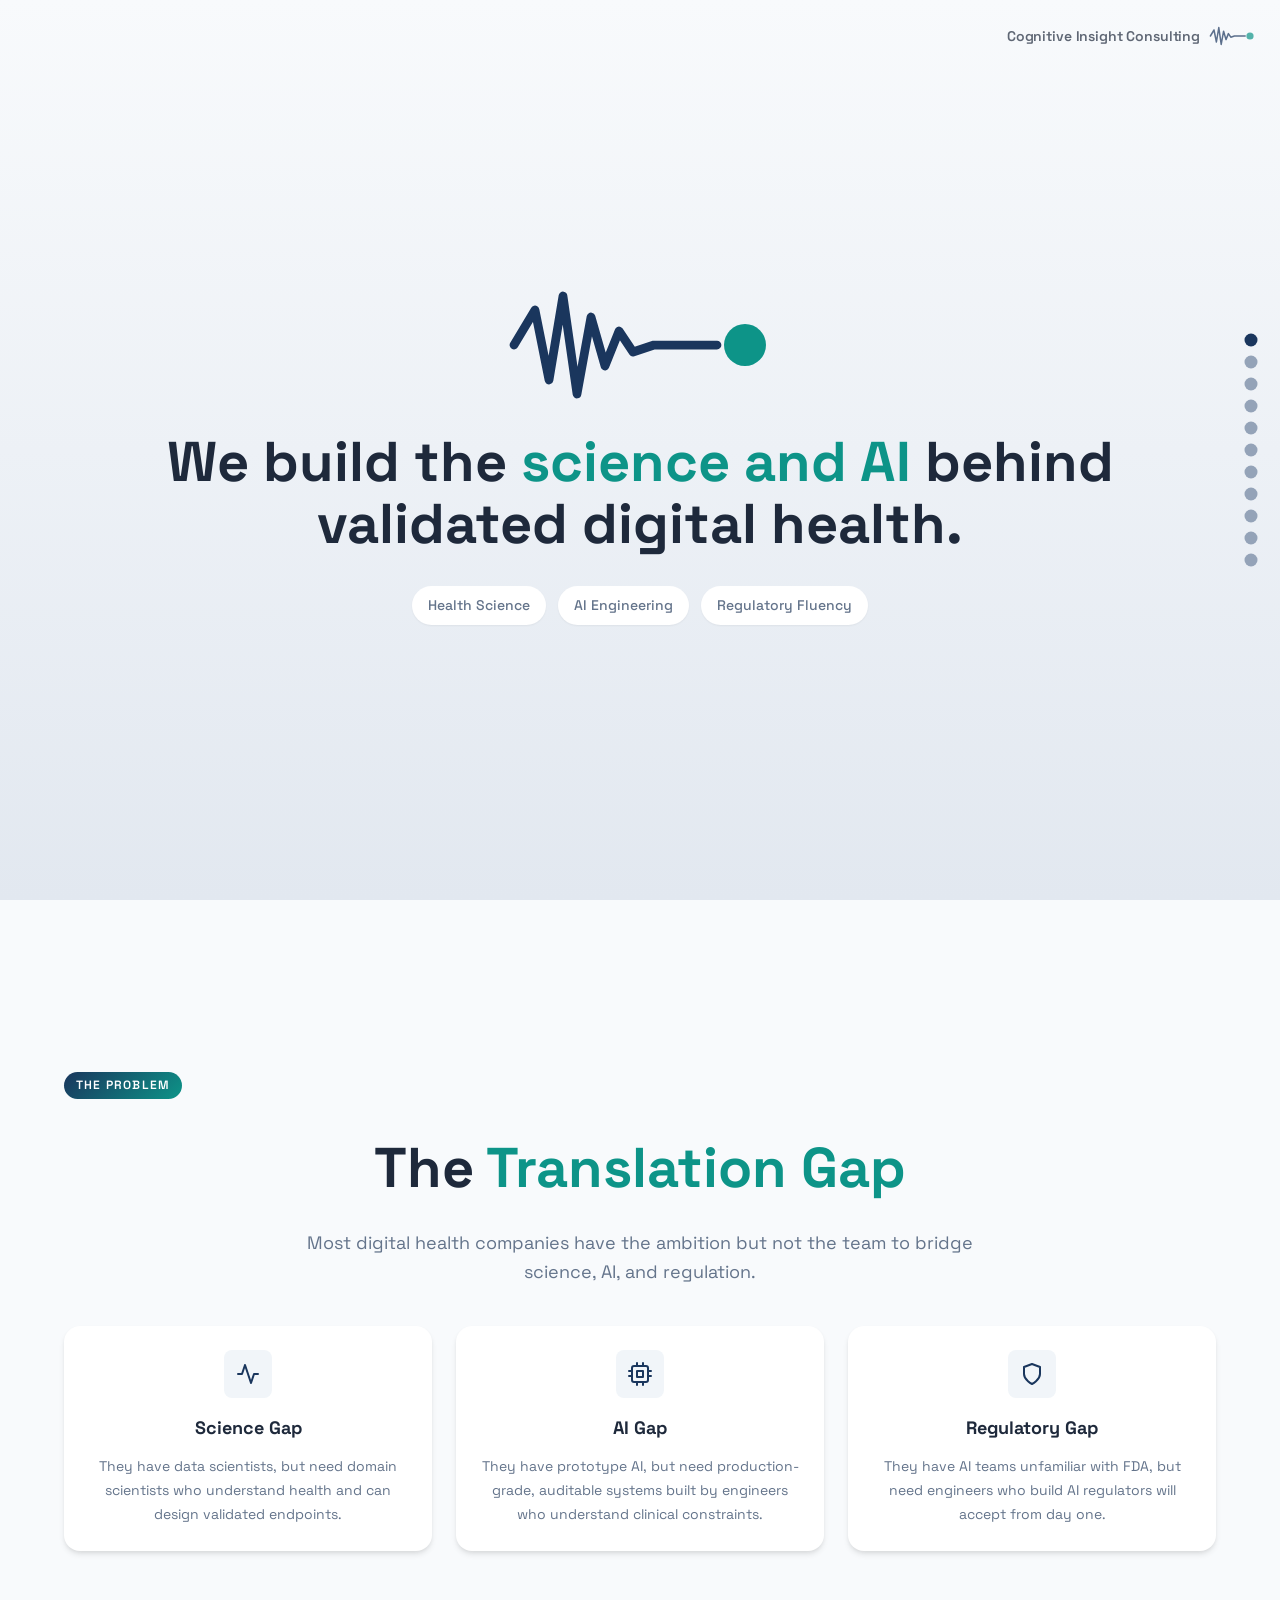
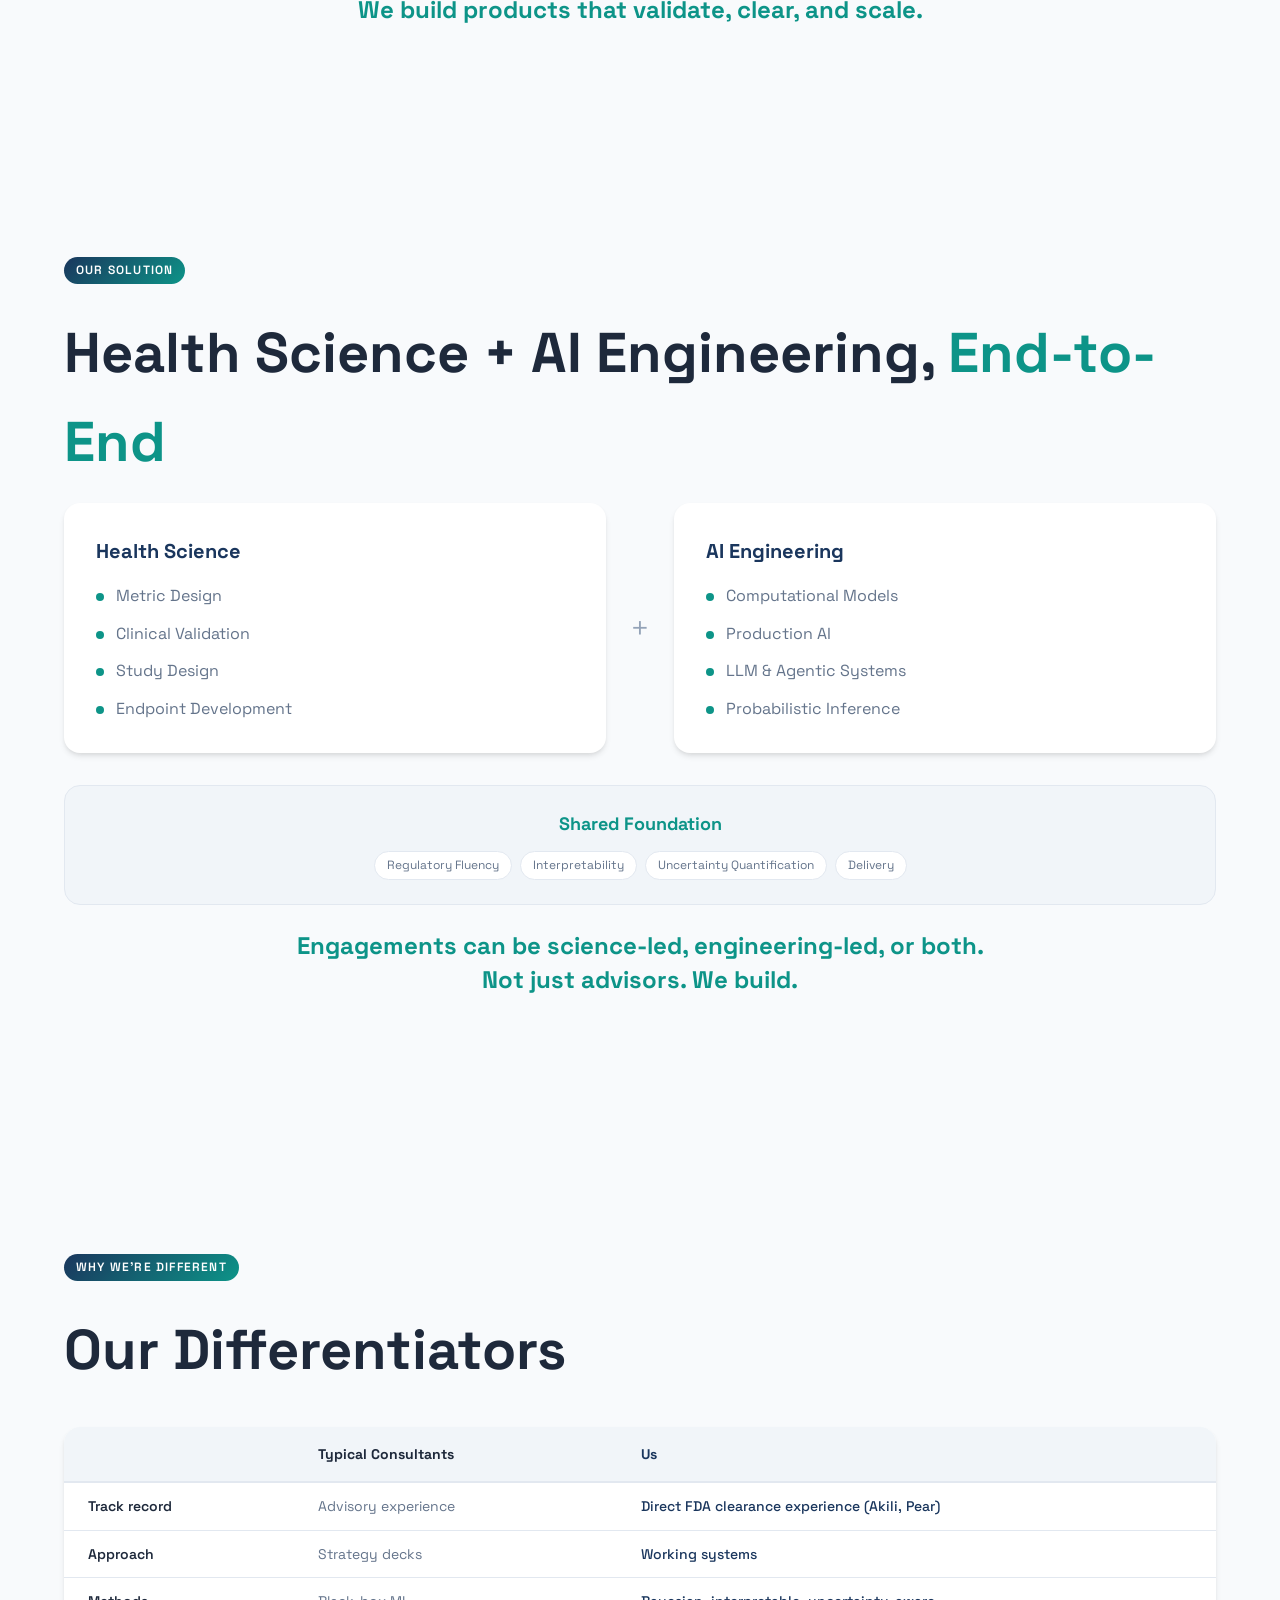
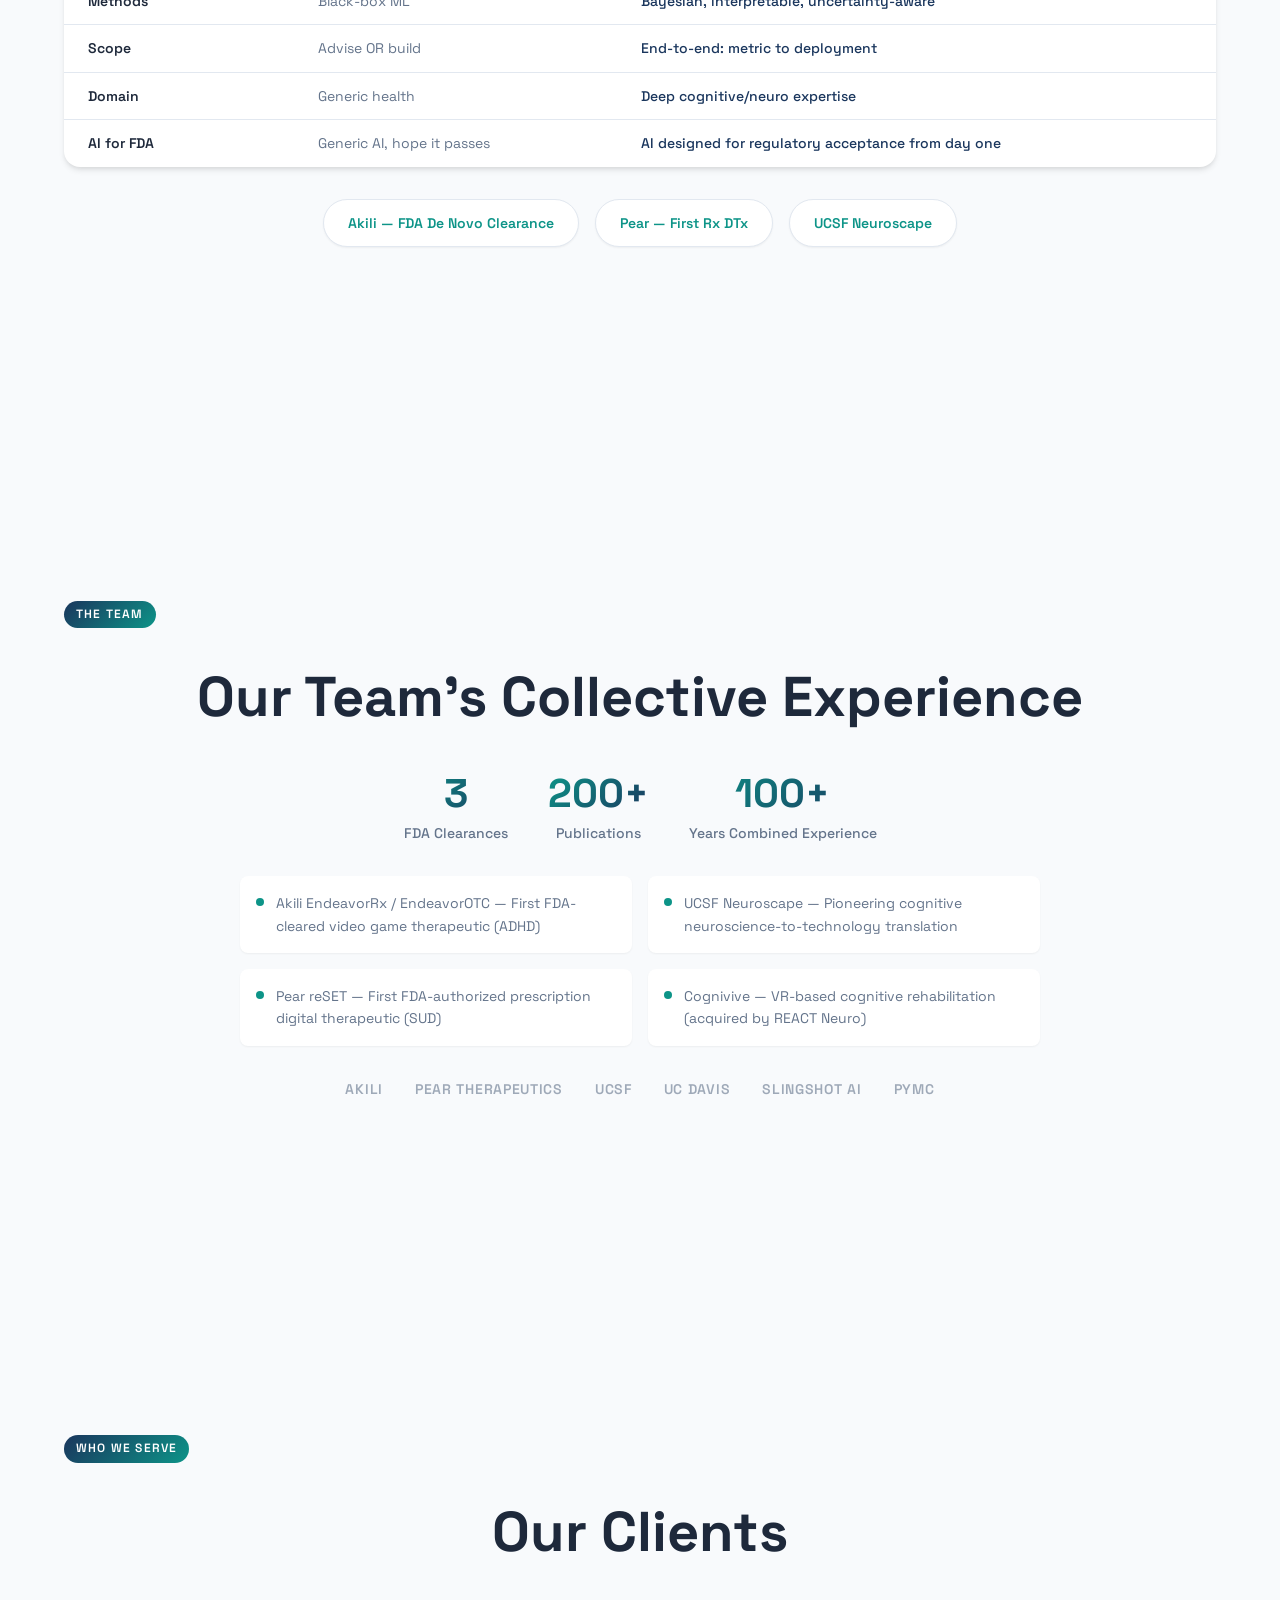
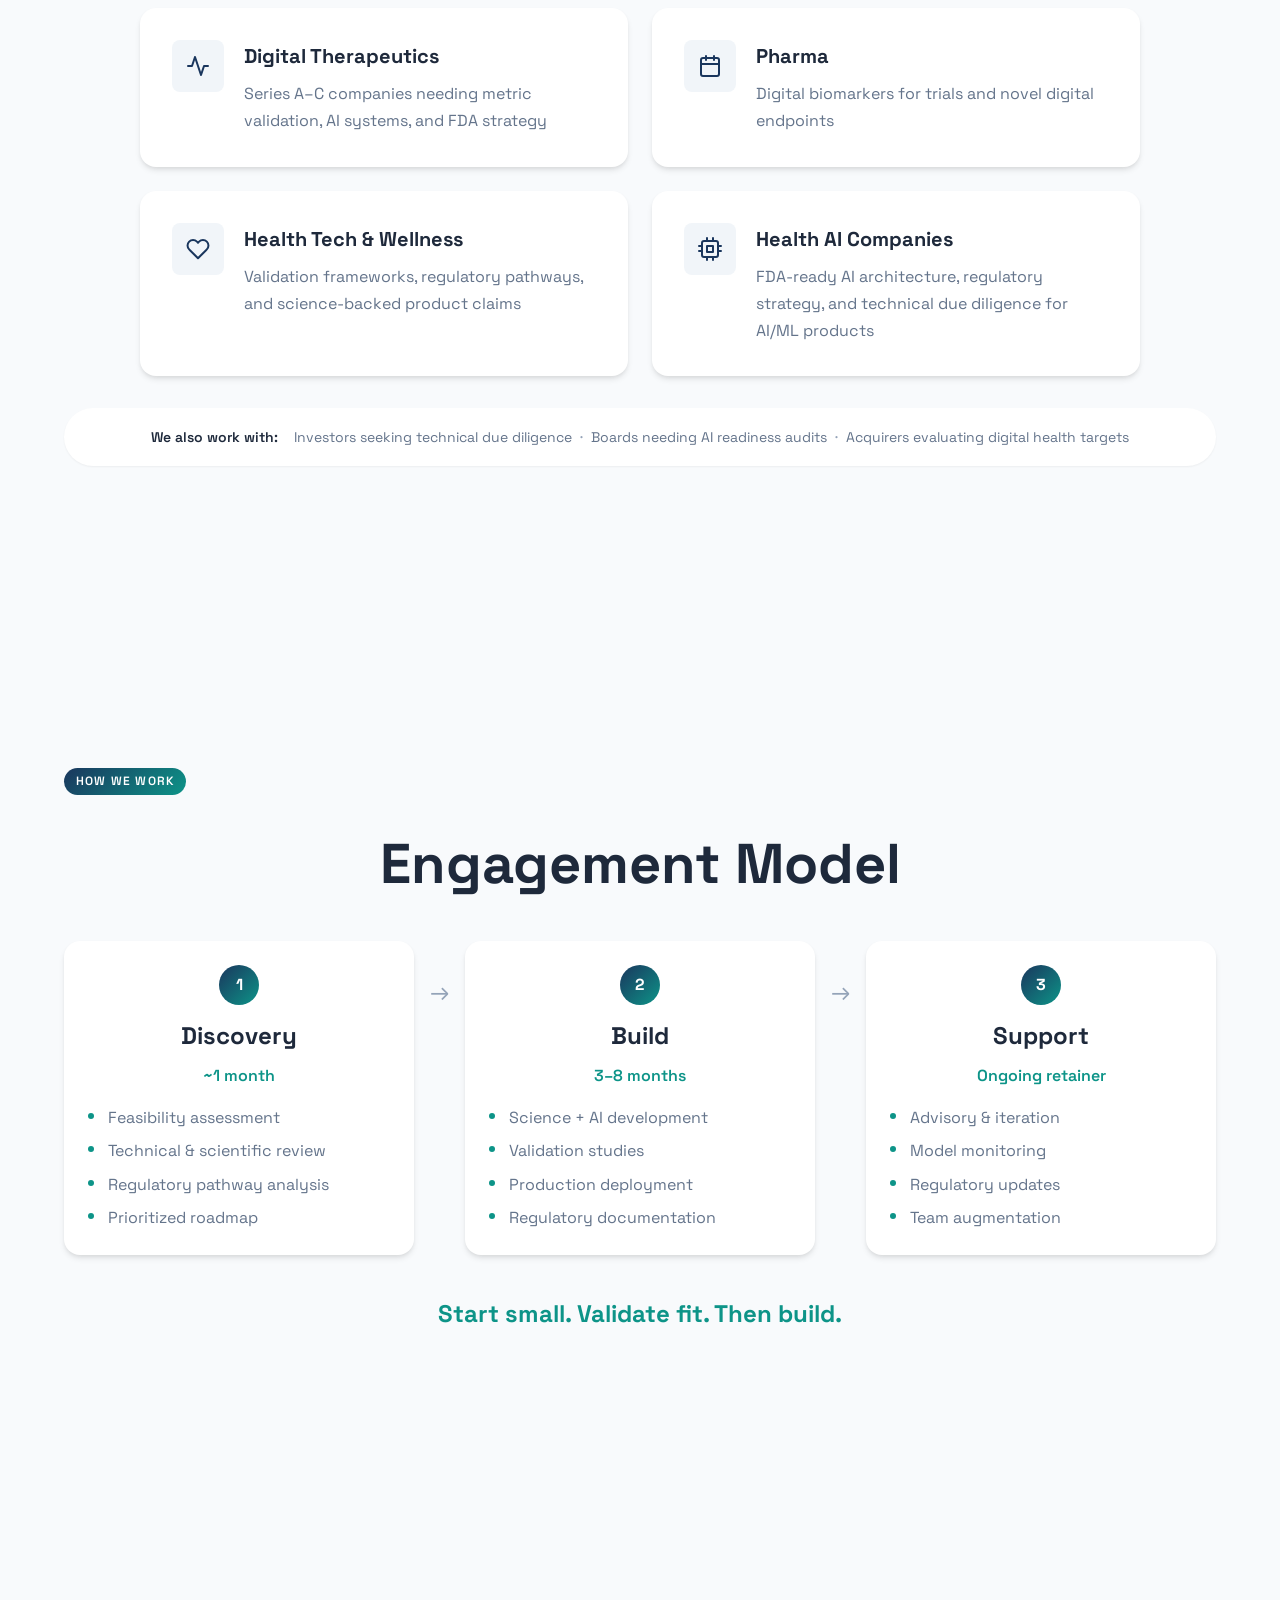
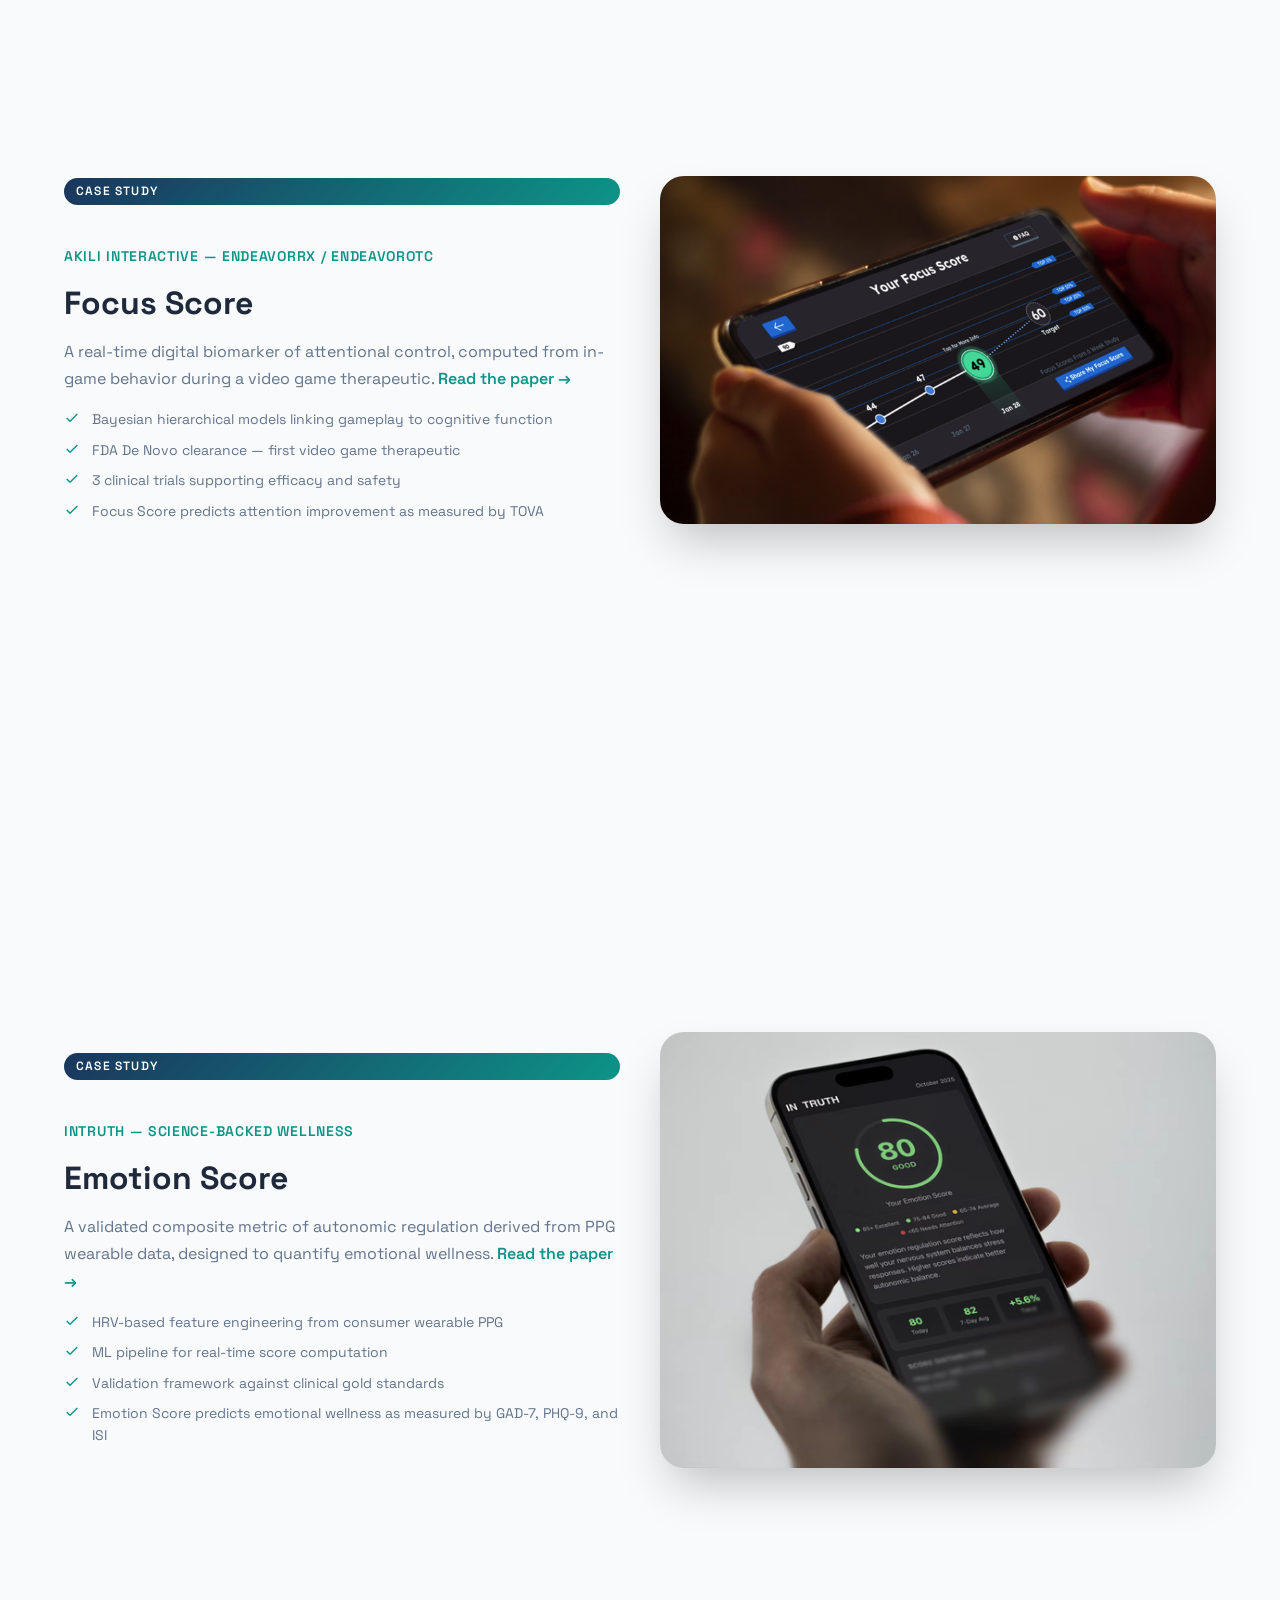
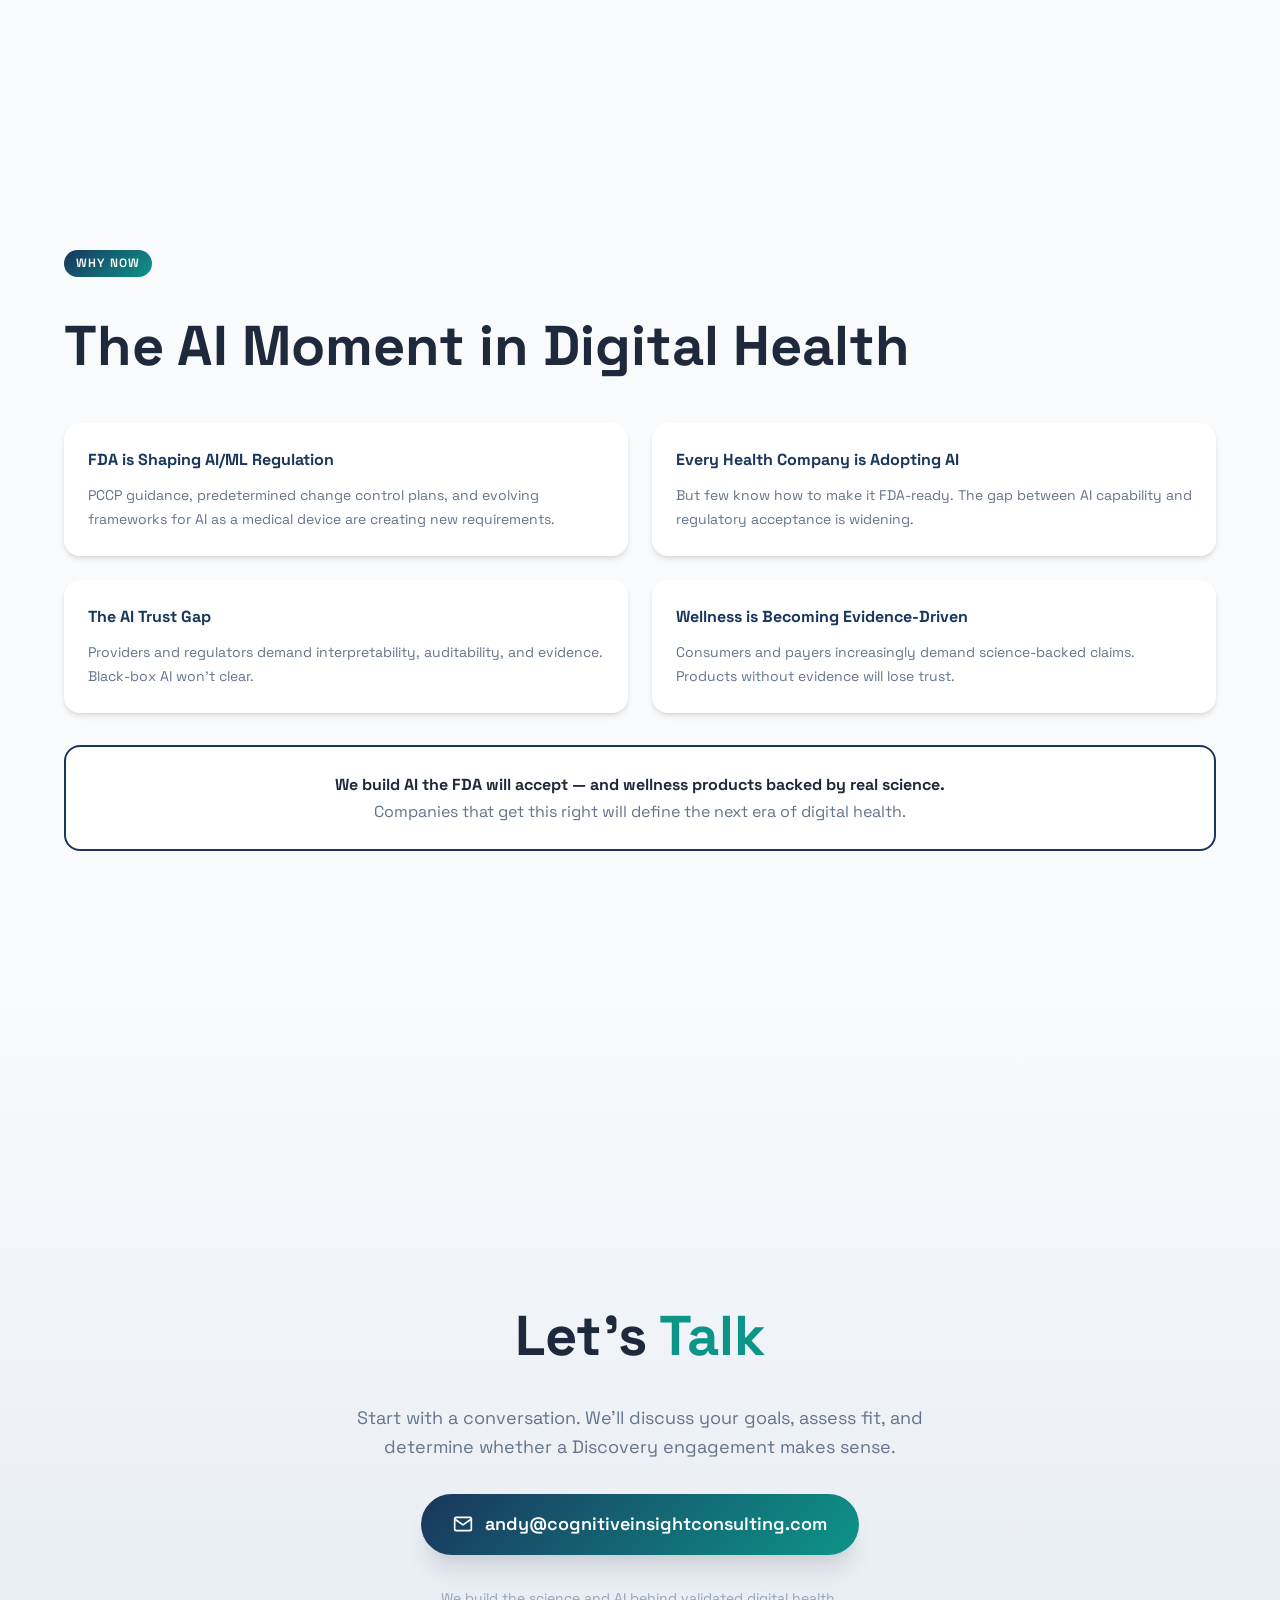
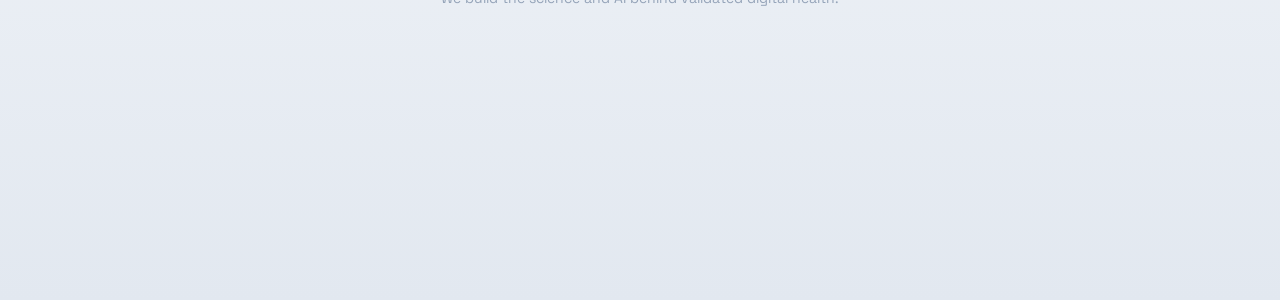
==== deck.html @ 40518e3c "Initial commit: Cognitive Insight Consulting website and pitch deck" ====
<!DOCTYPE html>
<html lang="en" class="theme-blue deck">
<head>
    <meta charset="UTF-8">
    <meta name="viewport" content="width=device-width, initial-scale=1.0">
    <meta name="description" content="Cognitive Insight Consulting — We build the science and AI behind validated digital health.">
    <title>Cognitive Insight Consulting — Pitch Deck</title>

    <!-- Fonts -->
    <link rel="preconnect" href="https://fonts.googleapis.com">
    <link rel="preconnect" href="https://fonts.gstatic.com" crossorigin>
    <link href="https://fonts.googleapis.com/css2?family=Space+Grotesk:wght@400;500;600;700;800&display=swap" rel="stylesheet">

    <!-- Styles -->
    <link rel="stylesheet" href="css/styles.css?v=10">
    <link rel="stylesheet" href="css/deck.css?v=2">
</head>
<body>

<!-- Progress Bar -->
<div class="deck-progress" style="width: 0%"></div>

<!-- Logo -->
<div class="deck-logo">
    <span class="deck-logo-text">Cognitive Insight Consulting</span>
    <img src="assets/logo.svg" alt="CIC" class="deck-logo-img">
</div>

<!-- Navigation Dots -->
<nav class="deck-nav" aria-label="Slide navigation">
    <button class="deck-nav-dot active" aria-label="Slide 1"></button>
    <button class="deck-nav-dot" aria-label="Slide 2"></button>
    <button class="deck-nav-dot" aria-label="Slide 3"></button>
    <button class="deck-nav-dot" aria-label="Slide 4"></button>
    <button class="deck-nav-dot" aria-label="Slide 5"></button>
    <button class="deck-nav-dot" aria-label="Slide 6"></button>
    <button class="deck-nav-dot" aria-label="Slide 7"></button>
    <button class="deck-nav-dot" aria-label="Slide 8"></button>
    <button class="deck-nav-dot" aria-label="Slide 9"></button>
    <button class="deck-nav-dot" aria-label="Slide 10"></button>
    <button class="deck-nav-dot" aria-label="Slide 11"></button>
</nav>

<!-- Keyboard Hint -->
<div class="deck-hint">
    Use <kbd>&larr;</kbd> <kbd>&rarr;</kbd> arrow keys or scroll to navigate
</div>


<!-- ====================================================================
     SLIDE 1 — Title
     ==================================================================== -->
<section class="slide slide-title" id="slide-1">
    <div class="slide-inner">
        <img src="assets/logo.svg" alt="Cognitive Insight Consulting" class="title-logo">
        <h1 class="hero-title">
            We build the <span class="deck-highlight">science and AI</span> behind validated digital health.
        </h1>
        <div class="hero-tags">
            <span class="tag">Health Science</span>
            <span class="tag">AI Engineering</span>
            <span class="tag">Regulatory Fluency</span>
        </div>
    </div>
</section>


<!-- ====================================================================
     SLIDE 2 — The Problem
     ==================================================================== -->
<section class="slide" id="slide-2">
    <div class="slide-inner">
        <span class="slide-label">The Problem</span>
        <h2 class="slide-heading" style="text-align: center;">The <span class="deck-highlight">Translation Gap</span></h2>
        <p class="slide-subheading" style="text-align: center; margin: 0 auto var(--space-10);">Most digital health companies have the ambition but not the team to bridge science, AI, and regulation.</p>

        <div class="problem-gaps">
            <div class="problem-gap">
                <div class="problem-gap-icon">
                    <svg width="24" height="24" viewBox="0 0 24 24" fill="none" stroke="currentColor" stroke-width="2" stroke-linecap="round" stroke-linejoin="round"><path d="M22 12h-4l-3 9L9 3l-3 9H2"/></svg>
                </div>
                <div class="problem-gap-title">Science Gap</div>
                <div class="problem-gap-desc">They have data scientists, but need domain scientists who understand health and can design validated endpoints.</div>
            </div>
            <div class="problem-gap">
                <div class="problem-gap-icon">
                    <svg width="24" height="24" viewBox="0 0 24 24" fill="none" stroke="currentColor" stroke-width="2" stroke-linecap="round" stroke-linejoin="round"><rect x="4" y="4" width="16" height="16" rx="2"/><path d="M9 9h6v6H9z"/><path d="M9 1v3M15 1v3M9 20v3M15 20v3M20 9h3M20 14h3M1 9h3M1 14h3"/></svg>
                </div>
                <div class="problem-gap-title">AI Gap</div>
                <div class="problem-gap-desc">They have prototype AI, but need production-grade, auditable systems built by engineers who understand clinical constraints.</div>
            </div>
            <div class="problem-gap">
                <div class="problem-gap-icon">
                    <svg width="24" height="24" viewBox="0 0 24 24" fill="none" stroke="currentColor" stroke-width="2" stroke-linecap="round" stroke-linejoin="round"><path d="M12 22s8-4 8-10V5l-8-3-8 3v7c0 6 8 10 8 10z"/></svg>
                </div>
                <div class="problem-gap-title">Regulatory Gap</div>
                <div class="problem-gap-desc">They have AI teams unfamiliar with FDA, but need engineers who build AI regulators will accept from day one.</div>
            </div>
        </div>

        <p class="gap-result-big">We build products that validate, clear, and scale.</p>
    </div>
</section>


<!-- ====================================================================
     SLIDE 3 — Our Solution
     ==================================================================== -->
<section class="slide" id="slide-3">
    <div class="slide-inner">
        <span class="slide-label">Our Solution</span>
        <h2 class="slide-heading">Health Science + AI Engineering, <span class="deck-highlight">End-to-End</span></h2>

        <div class="pillars">
            <div class="pillar">
                <div class="pillar-title">Health Science</div>
                <div class="pillar-items">
                    <div class="pillar-item">Metric Design</div>
                    <div class="pillar-item">Clinical Validation</div>
                    <div class="pillar-item">Study Design</div>
                    <div class="pillar-item">Endpoint Development</div>
                </div>
            </div>

            <div class="pillar-connector">+</div>

            <div class="pillar">
                <div class="pillar-title">AI Engineering</div>
                <div class="pillar-items">
                    <div class="pillar-item">Computational Models</div>
                    <div class="pillar-item">Production AI</div>
                    <div class="pillar-item">LLM &amp; Agentic Systems</div>
                    <div class="pillar-item">Probabilistic Inference</div>
                </div>
            </div>
        </div>

        <div class="shared-foundation">
            <div class="shared-foundation-title">Shared Foundation</div>
            <div class="shared-tags">
                <span class="shared-tag">Regulatory Fluency</span>
                <span class="shared-tag">Interpretability</span>
                <span class="shared-tag">Uncertainty Quantification</span>
                <span class="shared-tag">Delivery</span>
            </div>
        </div>

        <p class="solution-cta" style="margin-top: var(--space-6);">
            Engagements can be science-led, engineering-led, or both.<br>
            Not just advisors. We build.
        </p>
    </div>
</section>


<!-- ====================================================================
     SLIDE 4 — Differentiators
     ==================================================================== -->
<section class="slide" id="slide-4">
    <div class="slide-inner">
        <span class="slide-label">Why We're Different</span>
        <h2 class="slide-heading" style="margin-bottom: var(--space-8);">Our Differentiators</h2>

        <table class="diff-table">
            <thead>
                <tr>
                    <th></th>
                    <th>Typical Consultants</th>
                    <th>Us</th>
                </tr>
            </thead>
            <tbody>
                <tr>
                    <td>Track record</td>
                    <td>Advisory experience</td>
                    <td>Direct FDA clearance experience (Akili, Pear)</td>
                </tr>
                <tr>
                    <td>Approach</td>
                    <td>Strategy decks</td>
                    <td>Working systems</td>
                </tr>
                <tr>
                    <td>Methods</td>
                    <td>Black-box ML</td>
                    <td>Bayesian, interpretable, uncertainty-aware</td>
                </tr>
                <tr>
                    <td>Scope</td>
                    <td>Advise OR build</td>
                    <td>End-to-end: metric to deployment</td>
                </tr>
                <tr>
                    <td>Domain</td>
                    <td>Generic health</td>
                    <td>Deep cognitive/neuro expertise</td>
                </tr>
                <tr>
                    <td>AI for FDA</td>
                    <td>Generic AI, hope it passes</td>
                    <td>AI designed for regulatory acceptance from day one</td>
                </tr>
            </tbody>
        </table>

        <div class="track-badges">
            <span class="track-badge">Akili &mdash; FDA De Novo Clearance</span>
            <span class="track-badge">Pear &mdash; First Rx DTx</span>
            <span class="track-badge">UCSF Neuroscape</span>
        </div>
    </div>
</section>


<!-- ====================================================================
     SLIDE 5 — The Team
     ==================================================================== -->
<section class="slide" id="slide-5">
    <div class="slide-inner">
        <span class="slide-label">The Team</span>
        <h2 class="slide-heading" style="text-align: center; margin-bottom: var(--space-8);">Our Team's Collective Experience</h2>

        <div class="team-stats">
            <div class="team-stat">
                <div class="team-stat-number">3</div>
                <div class="team-stat-label">FDA Clearances</div>
            </div>
            <div class="team-stat">
                <div class="team-stat-number">200+</div>
                <div class="team-stat-label">Publications</div>
            </div>
            <div class="team-stat">
                <div class="team-stat-number">100+</div>
                <div class="team-stat-label">Years Combined Experience</div>
            </div>
        </div>

        <div class="team-accomplishments">
            <div class="team-accomplishment">Akili EndeavorRx / EndeavorOTC &mdash; First FDA-cleared video game therapeutic (ADHD)</div>
            <div class="team-accomplishment">UCSF Neuroscape &mdash; Pioneering cognitive neuroscience-to-technology translation</div>
            <div class="team-accomplishment">Pear reSET &mdash; First FDA-authorized prescription digital therapeutic (SUD)</div>
            <div class="team-accomplishment">Cognivive &mdash; VR-based cognitive rehabilitation (acquired by REACT Neuro)</div>
        </div>

        <div class="team-logos">
            <span class="team-logo-text">Akili</span>
            <span class="team-logo-text">Pear Therapeutics</span>
            <span class="team-logo-text">UCSF</span>
            <span class="team-logo-text">UC Davis</span>
            <span class="team-logo-text">Slingshot AI</span>
            <span class="team-logo-text">PyMC</span>
        </div>
    </div>
</section>


<!-- ====================================================================
     SLIDE 6 — Our Clients
     ==================================================================== -->
<section class="slide" id="slide-6">
    <div class="slide-inner">
        <span class="slide-label">Who We Serve</span>
        <h2 class="slide-heading" style="text-align: center; margin-bottom: var(--space-8);">Our Clients</h2>

        <div class="deck-clients-grid">
            <div class="deck-client-card">
                <div class="deck-client-icon">
                    <svg width="24" height="24" viewBox="0 0 24 24" fill="none" stroke="currentColor" stroke-width="2" stroke-linecap="round" stroke-linejoin="round"><path d="M22 12h-4l-3 9L9 3l-3 9H2"/></svg>
                </div>
                <div class="deck-client-body">
                    <div class="deck-client-title">Digital Therapeutics</div>
                    <div class="deck-client-desc">Series A&ndash;C companies needing metric validation, AI systems, and FDA strategy</div>
                </div>
            </div>

            <div class="deck-client-card">
                <div class="deck-client-icon">
                    <svg width="24" height="24" viewBox="0 0 24 24" fill="none" stroke="currentColor" stroke-width="2" stroke-linecap="round" stroke-linejoin="round"><path d="M8 2v4M16 2v4M3 10h18M5 4h14a2 2 0 012 2v14a2 2 0 01-2 2H5a2 2 0 01-2-2V6a2 2 0 012-2z"/></svg>
                </div>
                <div class="deck-client-body">
                    <div class="deck-client-title">Pharma</div>
                    <div class="deck-client-desc">Digital biomarkers for trials and novel digital endpoints</div>
                </div>
            </div>

            <div class="deck-client-card">
                <div class="deck-client-icon">
                    <svg width="24" height="24" viewBox="0 0 24 24" fill="none" stroke="currentColor" stroke-width="2" stroke-linecap="round" stroke-linejoin="round"><path d="M20.84 4.61a5.5 5.5 0 00-7.78 0L12 5.67l-1.06-1.06a5.5 5.5 0 00-7.78 7.78l1.06 1.06L12 21.23l7.78-7.78 1.06-1.06a5.5 5.5 0 000-7.78z"/></svg>
                </div>
                <div class="deck-client-body">
                    <div class="deck-client-title">Health Tech &amp; Wellness</div>
                    <div class="deck-client-desc">Validation frameworks, regulatory pathways, and science-backed product claims</div>
                </div>
            </div>

            <div class="deck-client-card">
                <div class="deck-client-icon">
                    <svg width="24" height="24" viewBox="0 0 24 24" fill="none" stroke="currentColor" stroke-width="2" stroke-linecap="round" stroke-linejoin="round"><rect x="4" y="4" width="16" height="16" rx="2"/><path d="M9 9h6v6H9z"/><path d="M9 1v3M15 1v3M9 20v3M15 20v3M20 9h3M20 14h3M1 9h3M1 14h3"/></svg>
                </div>
                <div class="deck-client-body">
                    <div class="deck-client-title">Health AI Companies</div>
                    <div class="deck-client-desc">FDA-ready AI architecture, regulatory strategy, and technical due diligence for AI/ML products</div>
                </div>
            </div>
        </div>

        <div class="clients-also">
            <span class="clients-also-label">We also work with:</span>
            <span class="clients-also-item">Investors seeking technical due diligence</span>
            <span class="clients-also-sep">&middot;</span>
            <span class="clients-also-item">Boards needing AI readiness audits</span>
            <span class="clients-also-sep">&middot;</span>
            <span class="clients-also-item">Acquirers evaluating digital health targets</span>
        </div>
    </div>
</section>


<!-- ====================================================================
     SLIDE 7 — How We Work
     ==================================================================== -->
<section class="slide" id="slide-7">
    <div class="slide-inner">
        <span class="slide-label">How We Work</span>
        <h2 class="slide-heading" style="text-align: center; margin-bottom: var(--space-8);">Engagement Model</h2>

        <div class="phase-flow">
            <div class="phase">
                <div class="phase-number">1</div>
                <div class="phase-title">Discovery</div>
                <div class="phase-duration">~1 month</div>
                <div class="phase-items">
                    <div class="phase-item">Feasibility assessment</div>
                    <div class="phase-item">Technical &amp; scientific review</div>
                    <div class="phase-item">Regulatory pathway analysis</div>
                    <div class="phase-item">Prioritized roadmap</div>
                </div>
            </div>

            <div class="phase-arrow">&rarr;</div>

            <div class="phase">
                <div class="phase-number">2</div>
                <div class="phase-title">Build</div>
                <div class="phase-duration">3&ndash;8 months</div>
                <div class="phase-items">
                    <div class="phase-item">Science + AI development</div>
                    <div class="phase-item">Validation studies</div>
                    <div class="phase-item">Production deployment</div>
                    <div class="phase-item">Regulatory documentation</div>
                </div>
            </div>

            <div class="phase-arrow">&rarr;</div>

            <div class="phase">
                <div class="phase-number">3</div>
                <div class="phase-title">Support</div>
                <div class="phase-duration">Ongoing retainer</div>
                <div class="phase-items">
                    <div class="phase-item">Advisory &amp; iteration</div>
                    <div class="phase-item">Model monitoring</div>
                    <div class="phase-item">Regulatory updates</div>
                    <div class="phase-item">Team augmentation</div>
                </div>
            </div>
        </div>

        <p class="gap-result-big">Start small. Validate fit. Then build.</p>
    </div>
</section>


<!-- ====================================================================
     SLIDE 8 — Case Study: Akili
     ==================================================================== -->
<section class="slide" id="slide-8">
    <div class="slide-inner">
        <div class="case-layout">
            <div class="case-content">
                <span class="slide-label">Case Study</span>
                <div class="case-subtitle">Akili Interactive &mdash; EndeavorRx / EndeavorOTC</div>
                <h2 class="case-title">Focus Score</h2>
                <p class="case-desc">A real-time digital biomarker of attentional control, computed from in-game behavior during a video game therapeutic. <a href="https://www.nature.com/articles/s41398-024-03045-0" target="_blank" rel="noopener" class="case-link">Read the paper &rarr;</a></p>
                <div class="case-highlights">
                    <div class="case-highlight">
                        <svg class="case-highlight-icon" width="16" height="16" viewBox="0 0 24 24" fill="none" stroke="currentColor" stroke-width="2"><polyline points="20 6 9 17 4 12"/></svg>
                        <span>Bayesian hierarchical models linking gameplay to cognitive function</span>
                    </div>
                    <div class="case-highlight">
                        <svg class="case-highlight-icon" width="16" height="16" viewBox="0 0 24 24" fill="none" stroke="currentColor" stroke-width="2"><polyline points="20 6 9 17 4 12"/></svg>
                        <span>FDA De Novo clearance &mdash; first video game therapeutic</span>
                    </div>
                    <div class="case-highlight">
                        <svg class="case-highlight-icon" width="16" height="16" viewBox="0 0 24 24" fill="none" stroke="currentColor" stroke-width="2"><polyline points="20 6 9 17 4 12"/></svg>
                        <span>3 clinical trials supporting efficacy and safety</span>
                    </div>
                    <div class="case-highlight">
                        <svg class="case-highlight-icon" width="16" height="16" viewBox="0 0 24 24" fill="none" stroke="currentColor" stroke-width="2"><polyline points="20 6 9 17 4 12"/></svg>
                        <span>Focus Score predicts attention improvement as measured by TOVA</span>
                    </div>
                </div>
            </div>
            <div>
                <img src="assets/case-study-akili.png" alt="EndeavorOTC Focus Score on mobile device" class="case-image">
            </div>
        </div>
    </div>
</section>


<!-- ====================================================================
     SLIDE 9 — Case Study: inTruth
     ==================================================================== -->
<section class="slide" id="slide-9">
    <div class="slide-inner">
        <div class="case-layout">
            <div class="case-content">
                <span class="slide-label">Case Study</span>
                <div class="case-subtitle">inTruth &mdash; Science-Backed Wellness</div>
                <h2 class="case-title">Emotion Score</h2>
                <p class="case-desc">A validated composite metric of autonomic regulation derived from PPG wearable data, designed to quantify emotional wellness. <a href="https://www.biorxiv.org/content/10.64898/2026.03.07.710099v1" target="_blank" rel="noopener" class="case-link">Read the paper &rarr;</a></p>
                <div class="case-highlights">
                    <div class="case-highlight">
                        <svg class="case-highlight-icon" width="16" height="16" viewBox="0 0 24 24" fill="none" stroke="currentColor" stroke-width="2"><polyline points="20 6 9 17 4 12"/></svg>
                        <span>HRV-based feature engineering from consumer wearable PPG</span>
                    </div>
                    <div class="case-highlight">
                        <svg class="case-highlight-icon" width="16" height="16" viewBox="0 0 24 24" fill="none" stroke="currentColor" stroke-width="2"><polyline points="20 6 9 17 4 12"/></svg>
                        <span>ML pipeline for real-time score computation</span>
                    </div>
                    <div class="case-highlight">
                        <svg class="case-highlight-icon" width="16" height="16" viewBox="0 0 24 24" fill="none" stroke="currentColor" stroke-width="2"><polyline points="20 6 9 17 4 12"/></svg>
                        <span>Validation framework against clinical gold standards</span>
                    </div>
                    <div class="case-highlight">
                        <svg class="case-highlight-icon" width="16" height="16" viewBox="0 0 24 24" fill="none" stroke="currentColor" stroke-width="2"><polyline points="20 6 9 17 4 12"/></svg>
                        <span>Emotion Score predicts emotional wellness as measured by GAD-7, PHQ-9, and ISI</span>
                    </div>
                </div>
            </div>
            <div>
                <img src="assets/case-study-intruth.png" alt="inTruth Emotion Score on mobile device" class="case-image">
            </div>
        </div>
    </div>
</section>


<!-- ====================================================================
     SLIDE 10 — Why Now
     ==================================================================== -->
<section class="slide" id="slide-10">
    <div class="slide-inner">
        <span class="slide-label">Why Now</span>
        <h2 class="slide-heading" style="margin-bottom: var(--space-8);">The AI Moment in Digital Health</h2>

        <div class="why-now-grid">
            <div class="why-now-card">
                <div class="why-now-title">FDA is Shaping AI/ML Regulation</div>
                <div class="why-now-desc">PCCP guidance, predetermined change control plans, and evolving frameworks for AI as a medical device are creating new requirements.</div>
            </div>

            <div class="why-now-card">
                <div class="why-now-title">Every Health Company is Adopting AI</div>
                <div class="why-now-desc">But few know how to make it FDA-ready. The gap between AI capability and regulatory acceptance is widening.</div>
            </div>

            <div class="why-now-card">
                <div class="why-now-title">The AI Trust Gap</div>
                <div class="why-now-desc">Providers and regulators demand interpretability, auditability, and evidence. Black-box AI won't clear.</div>
            </div>

            <div class="why-now-card">
                <div class="why-now-title">Wellness is Becoming Evidence-Driven</div>
                <div class="why-now-desc">Consumers and payers increasingly demand science-backed claims. Products without evidence will lose trust.</div>
            </div>
        </div>

        <div class="why-now-cta">
            <p><strong>We build AI the FDA will accept &mdash; and wellness products backed by real science.</strong><br>Companies that get this right will define the next era of digital health.</p>
        </div>
    </div>
</section>


<!-- ====================================================================
     SLIDE 11 — Let's Talk
     ==================================================================== -->
<section class="slide slide-cta" id="slide-11">
    <div class="slide-inner">
        <h2 class="cta-title">Let's <span class="deck-highlight">Talk</span></h2>
        <p class="cta-subtitle">Start with a conversation. We'll discuss your goals, assess fit, and determine whether a Discovery engagement makes sense.</p>
        <a href="mailto:andy@cognitiveinsightconsulting.com" class="cta-email">
            <svg width="20" height="20" viewBox="0 0 24 24" fill="none" stroke="currentColor" stroke-width="2" stroke-linecap="round" stroke-linejoin="round"><path d="M4 4h16c1.1 0 2 .9 2 2v12c0 1.1-.9 2-2 2H4c-1.1 0-2-.9-2-2V6c0-1.1.9-2 2-2z"/><polyline points="22,6 12,13 2,6"/></svg>
            andy@cognitiveinsightconsulting.com
        </a>
        <p class="cta-tagline">We build the science and AI behind validated digital health.</p>
    </div>
</section>


<!-- Scripts -->
<script src="js/deck.js"></script>

</body>
</html>
---- css/styles.css ----
/* ==========================================================================
   Cognitive Insight Consulting - Website Styles
   ========================================================================== */

/* --------------------------------------------------------------------------
   CSS Custom Properties / Theme System
   -------------------------------------------------------------------------- */

:root {
    /* Typography */
    --font-family: 'Space Grotesk', -apple-system, BlinkMacSystemFont, 'Segoe UI', Roboto, sans-serif;
    --font-size-xs: 0.75rem;
    --font-size-sm: 0.875rem;
    --font-size-base: 1rem;
    --font-size-lg: 1.125rem;
    --font-size-xl: 1.25rem;
    --font-size-2xl: 1.5rem;
    --font-size-3xl: 2rem;
    --font-size-4xl: 2.5rem;
    --font-size-5xl: 3.5rem;

    /* Spacing */
    --space-1: 0.25rem;
    --space-2: 0.5rem;
    --space-3: 0.75rem;
    --space-4: 1rem;
    --space-5: 1.25rem;
    --space-6: 1.5rem;
    --space-8: 2rem;
    --space-10: 2.5rem;
    --space-12: 3rem;
    --space-16: 4rem;
    --space-20: 5rem;
    --space-24: 6rem;

    /* Layout */
    --container-max: 1200px;
    --container-padding: var(--space-6);
    --section-padding: var(--space-20);
    --border-radius-sm: 0.375rem;
    --border-radius: 0.5rem;
    --border-radius-lg: 1rem;
    --border-radius-xl: 1.5rem;
    --border-radius-full: 9999px;

    /* Transitions */
    --transition-fast: 150ms ease;
    --transition-base: 250ms ease;
    --transition-slow: 400ms ease;

    /* Shadows */
    --shadow-sm: 0 1px 2px rgba(0, 0, 0, 0.05);
    --shadow: 0 4px 6px -1px rgba(0, 0, 0, 0.1), 0 2px 4px -1px rgba(0, 0, 0, 0.06);
    --shadow-md: 0 10px 15px -3px rgba(0, 0, 0, 0.1), 0 4px 6px -2px rgba(0, 0, 0, 0.05);
    --shadow-lg: 0 20px 25px -5px rgba(0, 0, 0, 0.1), 0 10px 10px -5px rgba(0, 0, 0, 0.04);
    --shadow-xl: 0 25px 50px -12px rgba(0, 0, 0, 0.25);
}

/* Theme: Deep Blue + Teal (Default) */
.theme-blue {
    --color-primary: #1a365d;
    --color-primary-light: #2c5282;
    --color-accent: #0d9488;
    --color-accent-light: #14b8a6;
    --color-background: #f8fafc;
    --color-surface: #ffffff;
    --color-surface-alt: #f1f5f9;
    --color-text: #1e293b;
    --color-text-muted: #64748b;
    --color-text-light: #94a3b8;
    --color-border: #e2e8f0;
    --gradient-primary: linear-gradient(135deg, #1a365d 0%, #0d9488 100%);
    --gradient-hero: linear-gradient(180deg, #f8fafc 0%, #e2e8f0 100%);
    --gradient-text: linear-gradient(135deg, #0d9488 0%, #1a365d 100%);
}

/* Theme: Purple + Blue Gradient */
.theme-purple {
    --color-primary: #5b21b6;
    --color-primary-light: #7c3aed;
    --color-accent: #3b82f6;
    --color-accent-light: #60a5fa;
    --color-background: #faf5ff;
    --color-surface: #ffffff;
    --color-surface-alt: #f3e8ff;
    --color-text: #1e1b4b;
    --color-text-muted: #6b7280;
    --color-text-light: #9ca3af;
    --color-border: #e9d5ff;
    --gradient-primary: linear-gradient(135deg, #5b21b6 0%, #3b82f6 100%);
    --gradient-hero: linear-gradient(180deg, #faf5ff 0%, #e9d5ff 100%);
    --gradient-text: linear-gradient(135deg, #5b21b6 0%, #3b82f6 100%);
}

/* Theme: Dark Mode */
.theme-dark {
    --color-primary: #38bdf8;
    --color-primary-light: #7dd3fc;
    --color-accent: #a78bfa;
    --color-accent-light: #c4b5fd;
    --color-background: #0f172a;
    --color-surface: #1e293b;
    --color-surface-alt: #334155;
    --color-text: #f1f5f9;
    --color-text-muted: #94a3b8;
    --color-text-light: #64748b;
    --color-border: #334155;
    --gradient-primary: linear-gradient(135deg, #38bdf8 0%, #a78bfa 100%);
    --gradient-hero: linear-gradient(180deg, #0f172a 0%, #1e293b 100%);
    --gradient-text: linear-gradient(135deg, #38bdf8 0%, #a78bfa 100%);
    --shadow-sm: 0 1px 2px rgba(0, 0, 0, 0.3);
    --shadow: 0 4px 6px -1px rgba(0, 0, 0, 0.4), 0 2px 4px -1px rgba(0, 0, 0, 0.3);
    --shadow-md: 0 10px 15px -3px rgba(0, 0, 0, 0.4), 0 4px 6px -2px rgba(0, 0, 0, 0.3);
    --shadow-lg: 0 20px 25px -5px rgba(0, 0, 0, 0.4), 0 10px 10px -5px rgba(0, 0, 0, 0.3);
}

/* --------------------------------------------------------------------------
   Reset & Base Styles
   -------------------------------------------------------------------------- */

*, *::before, *::after {
    box-sizing: border-box;
}

* {
    margin: 0;
    padding: 0;
}

html {
    scroll-behavior: smooth;
    -webkit-font-smoothing: antialiased;
    -moz-osx-font-smoothing: grayscale;
}

body {
    font-family: var(--font-family);
    font-size: var(--font-size-base);
    line-height: 1.6;
    color: var(--color-text);
    background-color: var(--color-background);
    transition: background-color var(--transition-slow), color var(--transition-slow);
}

img, picture, video, canvas, svg {
    display: block;
    max-width: 100%;
}

input, button, textarea, select {
    font: inherit;
}

a {
    color: inherit;
    text-decoration: none;
}

ul {
    list-style: none;
}

/* --------------------------------------------------------------------------
   Layout
   -------------------------------------------------------------------------- */

.container {
    width: 100%;
    max-width: var(--container-max);
    margin: 0 auto;
    padding: 0 var(--container-padding);
}

.section {
    padding: var(--section-padding) 0;
}

.section-alt {
    background-color: var(--color-surface);
}


/* --------------------------------------------------------------------------
   Navigation
   -------------------------------------------------------------------------- */

.nav {
    position: fixed;
    top: 0;
    left: 0;
    right: 0;
    z-index: 1000;
    background: transparent;
    transition: all var(--transition-base);
}

.nav.scrolled {
    background: var(--color-surface);
    box-shadow: var(--shadow);
}

.nav-container {
    display: flex;
    align-items: center;
    justify-content: space-between;
    max-width: var(--container-max);
    margin: 0 auto;
    padding: var(--space-4) var(--container-padding);
}

.nav-logo {
    display: flex;
    align-items: center;
    gap: var(--space-3);
    transition: opacity var(--transition-fast);
}

.nav-logo:hover {
    opacity: 0.8;
}

.logo-img {
    height: 28px;
    width: auto;
}

.logo-text {
    font-size: var(--font-size-lg);
    font-weight: 600;
    color: var(--color-primary);
    letter-spacing: -0.02em;
}

.nav-toggle {
    display: none;
    flex-direction: column;
    gap: 5px;
    background: none;
    border: none;
    cursor: pointer;
    padding: var(--space-2);
}

.nav-toggle span {
    display: block;
    width: 24px;
    height: 2px;
    background: var(--color-text);
    transition: all var(--transition-fast);
}

.nav-menu {
    display: flex;
    align-items: center;
    gap: var(--space-8);
}

.nav-link {
    font-size: var(--font-size-sm);
    font-weight: 500;
    color: var(--color-text-muted);
    transition: color var(--transition-fast);
}

.nav-link:hover {
    color: var(--color-primary);
}

.nav-cta {
    padding: var(--space-2) var(--space-4);
    background: var(--gradient-primary);
    color: white !important;
    border-radius: var(--border-radius);
    transition: transform var(--transition-fast), box-shadow var(--transition-fast);
}

.nav-cta:hover {
    transform: translateY(-2px);
    box-shadow: var(--shadow-md);
}

/* Mobile Navigation */
@media (max-width: 768px) {
    .nav-toggle {
        display: flex;
    }

    .nav-menu {
        position: fixed;
        top: 60px;
        left: 0;
        right: 0;
        background: var(--color-surface);
        flex-direction: column;
        padding: var(--space-6);
        gap: var(--space-4);
        transform: translateY(-100%);
        opacity: 0;
        visibility: hidden;
        transition: all var(--transition-base);
        box-shadow: var(--shadow-lg);
    }

    .nav-menu.active {
        transform: translateY(0);
        opacity: 1;
        visibility: visible;
    }

    .nav-toggle.active span:nth-child(1) {
        transform: rotate(45deg) translate(5px, 5px);
    }

    .nav-toggle.active span:nth-child(2) {
        opacity: 0;
    }

    .nav-toggle.active span:nth-child(3) {
        transform: rotate(-45deg) translate(5px, -5px);
    }
}

/* --------------------------------------------------------------------------
   Theme Switcher
   -------------------------------------------------------------------------- */

.theme-switcher {
    position: fixed;
    bottom: var(--space-6);
    right: var(--space-6);
    display: flex;
    gap: var(--space-2);
    padding: var(--space-2);
    background: var(--color-surface);
    border-radius: var(--border-radius-full);
    box-shadow: var(--shadow-lg);
    z-index: 999;
}

.theme-btn {
    width: 32px;
    height: 32px;
    border: none;
    border-radius: 50%;
    cursor: pointer;
    padding: 4px;
    background: transparent;
    transition: transform var(--transition-fast);
}

.theme-btn:hover {
    transform: scale(1.1);
}

.theme-preview {
    display: block;
    width: 100%;
    height: 100%;
    border-radius: 50%;
    border: 2px solid var(--color-border);
}

.theme-preview-blue {
    background: linear-gradient(135deg, #1a365d 50%, #0d9488 50%);
}

.theme-preview-purple {
    background: linear-gradient(135deg, #5b21b6 50%, #3b82f6 50%);
}

.theme-preview-dark {
    background: linear-gradient(135deg, #0f172a 50%, #38bdf8 50%);
}

/* --------------------------------------------------------------------------
   Hero Section
   -------------------------------------------------------------------------- */

.hero {
    position: relative;
    min-height: 100vh;
    display: flex;
    align-items: center;
    overflow: hidden;
}

.hero-bg {
    position: absolute;
    inset: 0;
    background: var(--gradient-hero);
    z-index: 0;
    overflow: hidden;
}

/* Particles.js container */
#particles-js {
    position: absolute;
    width: 100%;
    height: 100%;
    top: 0;
    left: 0;
    z-index: 1;
}

/* Reduce motion for users who prefer it */
@media (prefers-reduced-motion: reduce) {
    #particles-js {
        display: none;
    }
}

.hero-content {
    position: relative;
    z-index: 2;
    text-align: center;
    padding: var(--space-24) 0;
    max-width: 900px;
}


.hero-title {
    font-size: clamp(var(--font-size-3xl), 5vw, var(--font-size-5xl));
    font-weight: 800;
    line-height: 1.1;
    margin-bottom: var(--space-6);
}

.gradient-text {
    background: var(--gradient-text);
    -webkit-background-clip: text;
    -webkit-text-fill-color: transparent;
    background-clip: text;
}

.hero-subtitle {
    font-size: var(--font-size-lg);
    color: var(--color-text-muted);
    max-width: 700px;
    margin: 0 auto var(--space-8);
}

.hero-cta {
    display: flex;
    gap: var(--space-4);
    justify-content: center;
    flex-wrap: wrap;
    margin-bottom: var(--space-8);
}

.hero-tags {
    display: flex;
    gap: var(--space-3);
    justify-content: center;
    flex-wrap: wrap;
}

.tag {
    padding: var(--space-2) var(--space-4);
    background: var(--color-surface);
    color: var(--color-text-muted);
    font-size: var(--font-size-sm);
    font-weight: 500;
    border-radius: var(--border-radius-full);
    box-shadow: var(--shadow-sm);
}

.hero-scroll {
    position: absolute;
    bottom: var(--space-8);
    left: 50%;
    transform: translateX(-50%);
    z-index: 2;
}

.scroll-indicator {
    display: flex;
    align-items: center;
    justify-content: center;
    width: 48px;
    height: 48px;
    border: 2px solid var(--color-border);
    border-radius: 50%;
    color: var(--color-text-muted);
    animation: bounce 2s ease-in-out infinite;
    transition: border-color var(--transition-fast), color var(--transition-fast);
}

.scroll-indicator:hover {
    border-color: var(--color-primary);
    color: var(--color-primary);
}

@keyframes bounce {
    0%, 100% { transform: translateY(0); }
    50% { transform: translateY(10px); }
}

/* --------------------------------------------------------------------------
   Buttons
   -------------------------------------------------------------------------- */

.btn {
    display: inline-flex;
    align-items: center;
    gap: var(--space-2);
    padding: var(--space-3) var(--space-6);
    font-size: var(--font-size-base);
    font-weight: 600;
    border-radius: var(--border-radius);
    border: none;
    cursor: pointer;
    transition: all var(--transition-fast);
}

.btn-primary {
    background: var(--gradient-primary);
    color: white;
    box-shadow: var(--shadow);
}

.btn-primary:hover {
    transform: translateY(-2px);
    box-shadow: var(--shadow-lg);
}

.btn-secondary {
    background: var(--color-surface);
    color: var(--color-text);
    box-shadow: var(--shadow-sm);
    border: 1px solid var(--color-border);
}

.btn-secondary:hover {
    background: var(--color-surface-alt);
    border-color: var(--color-text-light);
}

.btn-large {
    padding: var(--space-4) var(--space-8);
    font-size: var(--font-size-lg);
}

/* --------------------------------------------------------------------------
   Section Headers
   -------------------------------------------------------------------------- */

.section-header {
    text-align: center;
    margin-bottom: var(--space-12);
}

.section-label {
    display: inline-block;
    padding: var(--space-1) var(--space-3);
    background: var(--gradient-primary);
    color: white;
    font-size: var(--font-size-xs);
    font-weight: 600;
    text-transform: uppercase;
    letter-spacing: 0.1em;
    border-radius: var(--border-radius-full);
    margin-bottom: var(--space-4);
}

.section-title {
    font-size: clamp(var(--font-size-2xl), 4vw, var(--font-size-4xl));
    font-weight: 800;
    margin-bottom: var(--space-4);
}

.section-subtitle {
    font-size: var(--font-size-lg);
    color: var(--color-text-muted);
    max-width: 600px;
    margin: 0 auto;
}

/* --------------------------------------------------------------------------
   Venn Diagram & Track Badges
   -------------------------------------------------------------------------- */

.edge-cards {
    display: flex;
    flex-direction: column;
    gap: var(--space-6);
    max-width: 900px;
    margin: 0 auto var(--space-12);
}

.edge-card {
    border-left: 3px solid var(--color-accent);
    padding: var(--space-6) var(--space-8);
    background: var(--color-surface-alt, var(--color-surface));
    border-radius: var(--border-radius);
}

.edge-title {
    font-weight: 700;
    font-size: 1.15rem;
    margin-bottom: var(--space-2);
    color: var(--color-text);
}

.edge-desc {
    color: var(--color-text-muted);
    font-size: 1rem;
    line-height: 1.6;
}

.comparison-table {
    display: grid;
    grid-template-columns: repeat(3, 1fr);
    gap: 0;
    max-width: 800px;
    margin: 0 auto var(--space-12);
    border: 1px solid var(--color-border);
    border-radius: var(--border-radius-lg);
    overflow: hidden;
    background: var(--color-surface);
}

.comparison-col {
    padding: var(--space-6);
    text-align: center;
    border-right: 1px solid var(--color-border);
}

.comparison-col:last-child {
    border-right: none;
}

.comparison-col-highlight {
    background: var(--color-surface-alt);
    position: relative;
}

.comparison-col-highlight::before {
    content: '';
    position: absolute;
    top: 0;
    left: 0;
    right: 0;
    height: 3px;
    background: var(--color-accent);
}

.comparison-header {
    font-size: var(--font-size-base);
    font-weight: 700;
    margin-bottom: var(--space-3);
    color: var(--color-text);
}

.comparison-col-highlight .comparison-header {
    color: var(--color-primary);
}

.comparison-desc {
    font-size: var(--font-size-sm);
    color: var(--color-text-muted);
    line-height: 1.6;
}

@media (max-width: 600px) {
    .comparison-table {
        grid-template-columns: 1fr;
    }

    .comparison-col {
        border-right: none;
        border-bottom: 1px solid var(--color-border);
    }

    .comparison-col:last-child {
        border-bottom: none;
    }
}

/* --------------------------------------------------------------------------
   Differentiators Section
   -------------------------------------------------------------------------- */

.differentiators {
    display: grid;
    grid-template-columns: repeat(auto-fit, minmax(300px, 1fr));
    gap: var(--space-6);
    max-width: 1000px;
    margin: 0 auto;
}

.diff-item {
    display: flex;
    gap: var(--space-4);
    padding: var(--space-6);
    background: var(--color-surface-alt);
    border-radius: var(--border-radius-lg);
    transition: transform var(--transition-base);
}

.diff-item:hover {
    transform: translateX(4px);
}

.diff-indicator {
    flex-shrink: 0;
    width: 4px;
    background: var(--gradient-primary);
    border-radius: var(--border-radius-full);
}

.diff-content {
    flex: 1;
}

.diff-title {
    font-size: var(--font-size-lg);
    font-weight: 700;
    margin-bottom: var(--space-2);
}

.diff-desc {
    color: var(--color-text-muted);
    font-size: var(--font-size-sm);
    line-height: 1.7;
}

/* --------------------------------------------------------------------------
   Clients Section
   -------------------------------------------------------------------------- */

.clients-grid {
    display: grid;
    grid-template-columns: repeat(auto-fit, minmax(260px, 1fr));
    gap: var(--space-6);
}

.client-card {
    padding: var(--space-6);
    background: var(--color-surface);
    border-radius: var(--border-radius-lg);
    box-shadow: var(--shadow);
    text-align: center;
    transition: transform var(--transition-base), box-shadow var(--transition-base);
}

.client-card:hover {
    transform: translateY(-4px);
    box-shadow: var(--shadow-lg);
}

.client-icon {
    display: flex;
    align-items: center;
    justify-content: center;
    width: 72px;
    height: 72px;
    margin: 0 auto var(--space-4);
    background: var(--color-surface-alt);
    border-radius: var(--border-radius);
    color: var(--color-primary);
}

.client-title {
    font-size: var(--font-size-lg);
    font-weight: 700;
    margin-bottom: var(--space-3);
}

.client-desc {
    color: var(--color-text-muted);
    font-size: var(--font-size-sm);
    line-height: 1.7;
}

/* --------------------------------------------------------------------------
   Team Section
   -------------------------------------------------------------------------- */

.team-accomplishments {
    max-width: 800px;
    margin: 0 auto var(--space-8);
    display: grid;
    grid-template-columns: 1fr 1fr;
    gap: var(--space-4);
}

.team-accomplishment {
    display: flex;
    align-items: flex-start;
    gap: var(--space-3);
    font-size: var(--font-size-sm);
    color: var(--color-text-muted);
    padding: var(--space-4);
    background: var(--color-surface);
    border-radius: var(--border-radius);
    box-shadow: var(--shadow-sm);
}

.team-accomplishment::before {
    content: '';
    flex-shrink: 0;
    width: 8px;
    height: 8px;
    margin-top: 6px;
    background: var(--color-accent);
    border-radius: 50%;
}

.team-logos {
    display: flex;
    gap: var(--space-8);
    justify-content: center;
    align-items: center;
    flex-wrap: wrap;
    opacity: 0.6;
}

.team-logo-text {
    font-size: var(--font-size-sm);
    font-weight: 600;
    color: var(--color-text-muted);
    letter-spacing: 0.05em;
    text-transform: uppercase;
}

.modal-body p:last-child {
    margin-bottom: 0;
}

/* --------------------------------------------------------------------------
   Process Section
   -------------------------------------------------------------------------- */

.process-flow {
    display: flex;
    flex-direction: column;
    align-items: center;
    gap: var(--space-2);
    max-width: 800px;
    margin: 0 auto;
}

.process-step {
    width: 100%;
    display: flex;
    gap: var(--space-6);
    padding: var(--space-6);
    background: var(--color-surface);
    border-radius: var(--border-radius-lg);
    box-shadow: var(--shadow);
}

.process-number {
    flex-shrink: 0;
    width: 48px;
    height: 48px;
    background: var(--gradient-primary);
    color: white;
    font-size: var(--font-size-xl);
    font-weight: 700;
    border-radius: 50%;
    display: flex;
    align-items: center;
    justify-content: center;
}

.process-content {
    flex: 1;
}

.process-title {
    font-size: var(--font-size-xl);
    font-weight: 700;
    margin-bottom: var(--space-2);
}

.process-desc {
    color: var(--color-text-muted);
    margin-bottom: var(--space-4);
}

.process-details {
    display: grid;
    grid-template-columns: repeat(2, 1fr);
    gap: var(--space-2);
}

.process-details li {
    color: var(--color-text-muted);
    font-size: var(--font-size-sm);
    padding-left: var(--space-4);
    position: relative;
}

.process-details li::before {
    content: '';
    position: absolute;
    left: 0;
    top: 8px;
    width: 6px;
    height: 6px;
    background: var(--color-accent);
    border-radius: 50%;
}

.process-connector {
    width: 2px;
    height: 40px;
    background: var(--color-border);
}

@media (max-width: 600px) {
    .process-details {
        grid-template-columns: 1fr;
    }
}

/* --------------------------------------------------------------------------
   Contact Section
   -------------------------------------------------------------------------- */

.section-contact {
    background: var(--gradient-primary);
    color: white;
}

.contact-content {
    text-align: center;
    max-width: 600px;
    margin: 0 auto;
}

.contact-content .section-label {
    background: rgba(255, 255, 255, 0.2);
}

.contact-title {
    font-size: clamp(var(--font-size-2xl), 4vw, var(--font-size-4xl));
    font-weight: 800;
    margin-bottom: var(--space-4);
}

.contact-desc {
    opacity: 0.9;
    margin-bottom: var(--space-8);
    font-size: var(--font-size-lg);
}

.section-contact .btn-primary {
    background: white;
    color: var(--color-primary);
}

.section-contact .btn-primary:hover {
    background: var(--color-surface-alt);
}

/* --------------------------------------------------------------------------
   Footer
   -------------------------------------------------------------------------- */

.footer {
    padding: var(--space-6) 0;
    background: var(--color-surface);
    border-top: 1px solid var(--color-border);
}

.footer-content {
    text-align: center;
}

.footer-text {
    color: var(--color-text-muted);
    font-size: var(--font-size-sm);
}

/* --------------------------------------------------------------------------
   Animations
   -------------------------------------------------------------------------- */

.animate-fade-up {
    opacity: 0;
    transform: translateY(30px);
    animation: fadeUp 0.8s ease forwards;
}

.delay-1 { animation-delay: 0.1s; }
.delay-2 { animation-delay: 0.2s; }
.delay-3 { animation-delay: 0.3s; }

@keyframes fadeUp {
    to {
        opacity: 1;
        transform: translateY(0);
    }
}

.animate-on-scroll {
    opacity: 0;
    transform: translateY(20px);
    transition: opacity 0.6s ease, transform 0.6s ease;
}

.animate-on-scroll.visible {
    opacity: 1;
    transform: translateY(0);
}

/* --------------------------------------------------------------------------
   Solution Section — Dual Pillars
   -------------------------------------------------------------------------- */

.pillars {
    display: grid;
    grid-template-columns: 1fr auto 1fr;
    gap: var(--space-6);
    align-items: stretch;
    margin-bottom: var(--space-8);
}

.pillar {
    padding: var(--space-8);
    background: var(--color-surface);
    border-radius: var(--border-radius-lg);
    box-shadow: var(--shadow);
    display: flex;
    flex-direction: column;
}

.pillar-title {
    font-size: var(--font-size-xl);
    font-weight: 700;
    margin-bottom: var(--space-4);
    color: var(--color-primary);
}

.pillar-items {
    display: flex;
    flex-direction: column;
    gap: var(--space-3);
    flex: 1;
}

.pillar-item {
    font-size: var(--font-size-base);
    color: var(--color-text-muted);
    padding-left: var(--space-5);
    position: relative;
}

.pillar-item::before {
    content: '';
    position: absolute;
    left: 0;
    top: 10px;
    width: 8px;
    height: 8px;
    background: var(--color-accent);
    border-radius: 50%;
}

.pillar-connector {
    display: flex;
    align-items: center;
    justify-content: center;
    font-size: var(--font-size-3xl);
    font-weight: 300;
    color: var(--color-text-light);
}

.shared-foundation {
    padding: var(--space-6);
    background: var(--color-surface-alt);
    border-radius: var(--border-radius-lg);
    border: 1px solid var(--color-border);
    text-align: center;
    margin-bottom: var(--space-6);
}

.shared-foundation-title {
    font-size: var(--font-size-lg);
    font-weight: 700;
    margin-bottom: var(--space-3);
    color: var(--color-accent);
}

.shared-tags {
    display: flex;
    gap: var(--space-2);
    justify-content: center;
    flex-wrap: wrap;
}

.shared-tag {
    padding: var(--space-1) var(--space-3);
    background: var(--color-surface);
    color: var(--color-text-muted);
    font-size: var(--font-size-xs);
    border-radius: var(--border-radius-full);
    border: 1px solid var(--color-border);
}

.solution-cta {
    text-align: center;
    font-size: var(--font-size-xl);
    font-weight: 700;
    color: var(--color-accent);
    line-height: 1.4;
    margin-bottom: var(--space-12);
}

.track-badges {
    display: flex;
    gap: var(--space-4);
    justify-content: center;
    flex-wrap: wrap;
}

.track-badge {
    padding: var(--space-3) var(--space-6);
    background: var(--color-surface);
    border: 1px solid var(--color-border);
    border-radius: var(--border-radius-full);
    font-size: var(--font-size-sm);
    font-weight: 600;
    color: var(--color-accent);
    box-shadow: var(--shadow-sm);
}

/* --------------------------------------------------------------------------
   Team Stats
   -------------------------------------------------------------------------- */

.team-stats {
    display: flex;
    gap: var(--space-10);
    justify-content: center;
    margin-bottom: var(--space-8);
    flex-wrap: wrap;
}

.team-stat {
    text-align: center;
}

.team-stat-number {
    font-size: var(--font-size-4xl);
    font-weight: 800;
    background: var(--gradient-text);
    -webkit-background-clip: text;
    -webkit-text-fill-color: transparent;
    background-clip: text;
    line-height: 1;
    margin-bottom: var(--space-2);
}

.team-stat-label {
    font-size: var(--font-size-sm);
    color: var(--color-text-muted);
    font-weight: 500;
}

/* --------------------------------------------------------------------------
   Clients Also Footer
   -------------------------------------------------------------------------- */

.clients-also {
    display: flex;
    align-items: center;
    justify-content: center;
    flex-wrap: wrap;
    gap: var(--space-2);
    margin-top: var(--space-8);
    padding: var(--space-4) var(--space-6);
    background: var(--color-surface);
    border-radius: var(--border-radius-full);
    box-shadow: var(--shadow-sm);
}

.clients-also-label {
    font-size: var(--font-size-sm);
    font-weight: 600;
    color: var(--color-text);
    margin-right: var(--space-2);
}

.clients-also-item {
    font-size: var(--font-size-sm);
    color: var(--color-text-muted);
}

.clients-also-sep {
    color: var(--color-text-light);
}

/* --------------------------------------------------------------------------
   Process Duration Label
   -------------------------------------------------------------------------- */

.process-duration {
    display: inline-block;
    font-size: var(--font-size-sm);
    color: var(--color-accent);
    font-weight: 600;
    margin-bottom: var(--space-2);
}

/* --------------------------------------------------------------------------
   Responsive Adjustments
   -------------------------------------------------------------------------- */

@media (max-width: 768px) {
    :root {
        --section-padding: var(--space-12);
    }

    .hero-content {
        padding: var(--space-16) 0;
    }

    .process-step {
        flex-direction: column;
        text-align: center;
    }

    .process-number {
        margin: 0 auto;
    }

    .diff-item {
        flex-direction: column;
    }

    .diff-indicator {
        width: 100%;
        height: 4px;
    }

    .theme-switcher {
        bottom: var(--space-4);
        right: var(--space-4);
    }

    .pillars {
        grid-template-columns: 1fr;
        gap: var(--space-4);
    }

    .pillar-connector {
        transform: rotate(90deg);
        padding: 0;
    }

    .team-accomplishments {
        grid-template-columns: 1fr;
    }
}

@media (max-width: 480px) {
    .hero-cta {
        flex-direction: column;
    }

    .btn {
        width: 100%;
        justify-content: center;
    }

    .clients-grid {
        grid-template-columns: 1fr;
    }

    .team-stats {
        gap: var(--space-4);
    }

    .team-stat-number {
        font-size: var(--font-size-3xl);
    }

    .track-badges {
        flex-direction: column;
        align-items: center;
    }
}
---- css/deck.css ----
/* ==========================================================================
   Pitch Deck — Slide-specific Styles
   Relies on styles.css for theme variables, fonts, and base components
   ========================================================================== */

/* --------------------------------------------------------------------------
   Slide Layout & Scroll Snap
   -------------------------------------------------------------------------- */

html.deck {
    scroll-snap-type: y mandatory;
    overflow-y: scroll;
    scroll-behavior: smooth;
}

.slide {
    min-height: 100vh;
    scroll-snap-align: start;
    display: flex;
    align-items: center;
    justify-content: center;
    padding: var(--space-12) var(--space-16);
    position: relative;
}

.slide-inner {
    width: 100%;
    max-width: 1400px;
    margin: 0 auto;
}

/* --------------------------------------------------------------------------
   Slide Header (logo + slide number)
   -------------------------------------------------------------------------- */

.deck-logo {
    position: fixed;
    top: var(--space-6);
    right: var(--space-6);
    z-index: 100;
    display: flex;
    align-items: center;
    gap: var(--space-2);
    opacity: 0.7;
    transition: opacity var(--transition-fast);
}

.deck-logo:hover {
    opacity: 1;
}

.deck-logo-img {
    height: 24px;
    width: auto;
}

.deck-logo-text {
    font-size: var(--font-size-sm);
    font-weight: 600;
    color: var(--color-text);
    letter-spacing: -0.01em;
}

/* --------------------------------------------------------------------------
   Progress Bar
   -------------------------------------------------------------------------- */

.deck-progress {
    position: fixed;
    top: 0;
    left: 0;
    height: 3px;
    background: var(--gradient-primary);
    z-index: 200;
    transition: width 0.3s ease;
}

/* --------------------------------------------------------------------------
   Navigation Dots
   -------------------------------------------------------------------------- */

.deck-nav {
    position: fixed;
    right: var(--space-6);
    top: 50%;
    transform: translateY(-50%);
    display: flex;
    flex-direction: column;
    gap: var(--space-3);
    z-index: 100;
}

.deck-nav-dot {
    width: 10px;
    height: 10px;
    border-radius: 50%;
    background: var(--color-text-light);
    border: none;
    cursor: pointer;
    padding: 0;
    transition: all var(--transition-fast);
    opacity: 0.4;
}

.deck-nav-dot:hover {
    opacity: 0.7;
    transform: scale(1.3);
}

.deck-nav-dot.active {
    background: var(--color-primary);
    opacity: 1;
    transform: scale(1.3);
}

/* --------------------------------------------------------------------------
   Title Slide
   -------------------------------------------------------------------------- */

.slide-title {
    text-align: center;
    background: var(--gradient-hero);
}

.slide-title .hero-title {
    font-size: clamp(var(--font-size-3xl), 5vw, var(--font-size-5xl));
    font-weight: 800;
    line-height: 1.1;
    margin-bottom: var(--space-8);
}

.slide-title .hero-tags {
    display: flex;
    gap: var(--space-3);
    justify-content: center;
    flex-wrap: wrap;
}

.title-logo {
    width: 280px;
    max-width: 60vw;
    margin: 0 auto var(--space-4);
}

.title-company-name {
    font-size: var(--font-size-2xl);
    font-weight: 700;
    color: var(--color-text);
    letter-spacing: -0.02em;
    margin-bottom: var(--space-8);
}

/* --------------------------------------------------------------------------
   Section Label (gradient pill)
   -------------------------------------------------------------------------- */

.deck-highlight {
    color: var(--color-accent);
}

.slide-label {
    display: inline-block;
    padding: var(--space-1) var(--space-3);
    background: var(--gradient-primary);
    color: white;
    font-size: var(--font-size-xs);
    font-weight: 600;
    text-transform: uppercase;
    letter-spacing: 0.1em;
    border-radius: var(--border-radius-full);
    margin-bottom: var(--space-6);
}

.slide-heading {
    font-size: clamp(var(--font-size-3xl), 5vw, var(--font-size-5xl));
    font-weight: 800;
    margin-bottom: var(--space-4);
}

.slide-subheading {
    font-size: var(--font-size-lg);
    color: var(--color-text-muted);
    max-width: 700px;
    margin-bottom: var(--space-8);
}

/* --------------------------------------------------------------------------
   Problem Slide — Gap Table
   -------------------------------------------------------------------------- */

.gap-table {
    width: 100%;
    border-collapse: separate;
    border-spacing: 0;
    border-radius: var(--border-radius-lg);
    overflow: hidden;
    background: var(--color-surface);
    box-shadow: var(--shadow);
}

.gap-table thead th {
    padding: var(--space-4) var(--space-6);
    background: var(--color-surface-alt);
    font-size: var(--font-size-sm);
    font-weight: 700;
    text-transform: uppercase;
    letter-spacing: 0.05em;
    text-align: left;
    border-bottom: 2px solid var(--color-border);
}

.gap-table thead th:last-child {
    color: var(--color-primary);
}

.gap-table tbody td {
    padding: var(--space-3) var(--space-6);
    font-size: var(--font-size-sm);
    color: var(--color-text-muted);
    border-bottom: 1px solid var(--color-border);
}

.gap-table tbody tr:last-child td {
    border-bottom: none;
}

.gap-table tbody td:last-child {
    color: var(--color-primary);
    font-weight: 500;
}

.gap-table tbody tr:hover {
    background: var(--color-surface-alt);
}

.problem-gaps {
    display: grid;
    grid-template-columns: repeat(3, 1fr);
    gap: var(--space-6);
    margin-bottom: var(--space-8);
}

.problem-gap {
    padding: var(--space-6);
    background: var(--color-surface);
    border-radius: var(--border-radius-lg);
    box-shadow: var(--shadow);
    text-align: center;
}

.problem-gap-icon {
    width: 48px;
    height: 48px;
    margin: 0 auto var(--space-4);
    background: var(--color-surface-alt);
    border-radius: var(--border-radius);
    display: flex;
    align-items: center;
    justify-content: center;
    color: var(--color-primary);
}

.problem-gap-title {
    font-size: var(--font-size-lg);
    font-weight: 700;
    margin-bottom: var(--space-3);
}

.problem-gap-desc {
    font-size: var(--font-size-sm);
    color: var(--color-text-muted);
    line-height: 1.7;
}

@media (max-width: 700px) {
    .problem-gaps {
        grid-template-columns: 1fr;
    }
}

.gap-result-big {
    text-align: center;
    font-size: var(--font-size-2xl);
    font-weight: 700;
    color: var(--color-accent);
    margin-top: var(--space-10);
}

.gap-result {
    margin-top: var(--space-6);
    padding: var(--space-4) var(--space-6);
    background: var(--color-surface);
    border-left: 4px solid var(--color-accent);
    border-radius: var(--border-radius);
    color: var(--color-text-muted);
    font-size: var(--font-size-base);
}

.gap-result strong {
    color: var(--color-text);
}

/* --------------------------------------------------------------------------
   Solution Slide — Dual Pillar
   -------------------------------------------------------------------------- */

.pillars {
    display: grid;
    grid-template-columns: 1fr auto 1fr;
    gap: var(--space-6);
    align-items: stretch;
    margin-bottom: var(--space-8);
}

.pillar {
    padding: var(--space-8);
    background: var(--color-surface);
    border-radius: var(--border-radius-lg);
    box-shadow: var(--shadow);
    display: flex;
    flex-direction: column;
}

.pillar-title {
    font-size: var(--font-size-xl);
    font-weight: 700;
    margin-bottom: var(--space-4);
    color: var(--color-primary);
}

.pillar-items {
    display: flex;
    flex-direction: column;
    gap: var(--space-3);
    flex: 1;
}

.pillar-item {
    font-size: var(--font-size-base);
    color: var(--color-text-muted);
    padding-left: var(--space-5);
    position: relative;
}

.pillar-item::before {
    content: '';
    position: absolute;
    left: 0;
    top: 10px;
    width: 8px;
    height: 8px;
    background: var(--color-accent);
    border-radius: 50%;
}

.pillar-connector {
    display: flex;
    align-items: center;
    justify-content: center;
    font-size: var(--font-size-3xl);
    font-weight: 300;
    color: var(--color-text-light);
}

.shared-foundation {
    padding: var(--space-6);
    background: var(--color-surface-alt);
    border-radius: var(--border-radius-lg);
    border: 1px solid var(--color-border);
    text-align: center;
}

.shared-foundation-title {
    font-size: var(--font-size-lg);
    font-weight: 700;
    margin-bottom: var(--space-3);
    color: var(--color-accent);
}

.shared-tags {
    display: flex;
    gap: var(--space-2);
    justify-content: center;
    flex-wrap: wrap;
}

.shared-tag {
    padding: var(--space-1) var(--space-3);
    background: var(--color-surface);
    color: var(--color-text-muted);
    font-size: var(--font-size-xs);
    border-radius: var(--border-radius-full);
    border: 1px solid var(--color-border);
}

.solution-cta {
    text-align: center;
    font-size: var(--font-size-2xl);
    font-weight: 700;
    color: var(--color-accent);
    line-height: 1.4;
}

/* --------------------------------------------------------------------------
   Capabilities Slide — 4 Cards
   -------------------------------------------------------------------------- */

.deck-capabilities-grid {
    display: grid;
    grid-template-columns: repeat(2, 1fr);
    gap: var(--space-6);
}

.deck-capability-card {
    padding: var(--space-6);
    background: var(--color-surface);
    border-radius: var(--border-radius-lg);
    box-shadow: var(--shadow);
}

.deck-capability-icon {
    width: 48px;
    height: 48px;
    background: var(--gradient-primary);
    border-radius: var(--border-radius);
    display: flex;
    align-items: center;
    justify-content: center;
    color: white;
    margin-bottom: var(--space-4);
}

.deck-capability-title {
    font-size: var(--font-size-lg);
    font-weight: 700;
    margin-bottom: var(--space-3);
}

.deck-capability-desc {
    color: var(--color-text-muted);
    font-size: var(--font-size-sm);
    line-height: 1.7;
}

/* --------------------------------------------------------------------------
   Differentiators Slide — Comparison Table
   -------------------------------------------------------------------------- */

.diff-table {
    width: 100%;
    border-collapse: separate;
    border-spacing: 0;
    border-radius: var(--border-radius-lg);
    overflow: hidden;
    background: var(--color-surface);
    box-shadow: var(--shadow);
    margin-bottom: var(--space-8);
}

.diff-table thead th {
    padding: var(--space-4) var(--space-6);
    background: var(--color-surface-alt);
    font-size: var(--font-size-sm);
    font-weight: 700;
    text-align: left;
    border-bottom: 2px solid var(--color-border);
}

.diff-table thead th:first-child {
    width: 20%;
}

.diff-table thead th:last-child {
    color: var(--color-primary);
}

.diff-table tbody td {
    padding: var(--space-3) var(--space-6);
    font-size: var(--font-size-sm);
    color: var(--color-text-muted);
    border-bottom: 1px solid var(--color-border);
}

.diff-table tbody td:first-child {
    font-weight: 600;
    color: var(--color-text);
}

.diff-table tbody td:last-child {
    color: var(--color-primary);
    font-weight: 500;
}

.diff-table tbody tr:last-child td {
    border-bottom: none;
}

.diff-table tbody tr:hover {
    background: var(--color-surface-alt);
}

.track-badges {
    display: flex;
    gap: var(--space-4);
    justify-content: center;
    flex-wrap: wrap;
}

.track-badge {
    padding: var(--space-3) var(--space-6);
    background: var(--color-surface);
    border: 1px solid var(--color-border);
    border-radius: var(--border-radius-full);
    font-size: var(--font-size-sm);
    font-weight: 600;
    color: var(--color-accent);
    box-shadow: var(--shadow-sm);
}

/* --------------------------------------------------------------------------
   Team Slide — Stats Bar
   -------------------------------------------------------------------------- */

.team-stats {
    display: flex;
    gap: var(--space-10);
    justify-content: center;
    margin-bottom: var(--space-8);
    flex-wrap: wrap;
}

.team-stat {
    text-align: center;
}

.team-stat-number {
    font-size: var(--font-size-4xl);
    font-weight: 800;
    background: var(--gradient-text);
    -webkit-background-clip: text;
    -webkit-text-fill-color: transparent;
    background-clip: text;
    line-height: 1;
    margin-bottom: var(--space-2);
}

.team-stat-label {
    font-size: var(--font-size-sm);
    color: var(--color-text-muted);
    font-weight: 500;
}

.team-accomplishments {
    max-width: 800px;
    margin: 0 auto var(--space-8);
    display: grid;
    grid-template-columns: 1fr 1fr;
    gap: var(--space-4);
}

.team-accomplishment {
    display: flex;
    align-items: flex-start;
    gap: var(--space-3);
    font-size: var(--font-size-sm);
    color: var(--color-text-muted);
    padding: var(--space-4);
    background: var(--color-surface);
    border-radius: var(--border-radius);
    box-shadow: var(--shadow-sm);
}

.team-accomplishment::before {
    content: '';
    flex-shrink: 0;
    width: 8px;
    height: 8px;
    margin-top: 6px;
    background: var(--color-accent);
    border-radius: 50%;
}

.team-logos {
    display: flex;
    gap: var(--space-8);
    justify-content: center;
    align-items: center;
    flex-wrap: wrap;
    opacity: 0.6;
}

.team-logo-text {
    font-size: var(--font-size-sm);
    font-weight: 600;
    color: var(--color-text-muted);
    letter-spacing: 0.05em;
    text-transform: uppercase;
}

/* --------------------------------------------------------------------------
   Clients Slide — 5 Cards
   -------------------------------------------------------------------------- */

.deck-clients-grid {
    display: grid;
    grid-template-columns: repeat(2, 1fr);
    gap: var(--space-6);
    max-width: 1000px;
    margin: 0 auto;
}

.deck-client-card {
    padding: var(--space-8);
    background: var(--color-surface);
    border-radius: var(--border-radius-lg);
    box-shadow: var(--shadow);
    display: flex;
    align-items: flex-start;
    gap: var(--space-5);
    text-align: left;
}

.deck-client-icon {
    width: 52px;
    height: 52px;
    flex-shrink: 0;
    background: var(--color-surface-alt);
    border-radius: var(--border-radius);
    display: flex;
    align-items: center;
    justify-content: center;
    color: var(--color-primary);
}

.deck-client-title {
    font-size: var(--font-size-xl);
    font-weight: 700;
    margin-bottom: var(--space-2);
}

.deck-client-desc {
    font-size: var(--font-size-base);
    color: var(--color-text-muted);
    line-height: 1.7;
}

.clients-also {
    display: flex;
    align-items: center;
    justify-content: center;
    flex-wrap: wrap;
    gap: var(--space-2);
    margin-top: var(--space-8);
    padding: var(--space-4) var(--space-6);
    background: var(--color-surface);
    border-radius: var(--border-radius-full);
    box-shadow: var(--shadow-sm);
}

.clients-also-label {
    font-size: var(--font-size-sm);
    font-weight: 600;
    color: var(--color-text);
    margin-right: var(--space-2);
}

.clients-also-item {
    font-size: var(--font-size-sm);
    color: var(--color-text-muted);
}

.clients-also-sep {
    color: var(--color-text-light);
}

/* --------------------------------------------------------------------------
   How We Work — 3-Phase Flow
   -------------------------------------------------------------------------- */

.phase-flow {
    display: grid;
    grid-template-columns: 1fr auto 1fr auto 1fr;
    gap: var(--space-4);
    align-items: start;
}

.phase {
    padding: var(--space-6);
    background: var(--color-surface);
    border-radius: var(--border-radius-lg);
    box-shadow: var(--shadow);
    text-align: center;
}

.phase-number {
    display: inline-flex;
    align-items: center;
    justify-content: center;
    width: 40px;
    height: 40px;
    background: var(--gradient-primary);
    color: white;
    font-weight: 700;
    border-radius: 50%;
    margin-bottom: var(--space-3);
}

.phase-title {
    font-size: var(--font-size-2xl);
    font-weight: 700;
    margin-bottom: var(--space-2);
}

.phase-duration {
    font-size: var(--font-size-base);
    color: var(--color-accent);
    font-weight: 600;
    margin-bottom: var(--space-4);
}

.phase-items {
    display: flex;
    flex-direction: column;
    gap: var(--space-2);
    text-align: left;
}

.phase-item {
    font-size: var(--font-size-base);
    color: var(--color-text-muted);
    padding-left: var(--space-5);
    position: relative;
}

.phase-item::before {
    content: '';
    position: absolute;
    left: 0;
    top: 8px;
    width: 6px;
    height: 6px;
    background: var(--color-accent);
    border-radius: 50%;
}

.phase-arrow {
    display: flex;
    align-items: center;
    justify-content: center;
    color: var(--color-text-light);
    font-size: var(--font-size-2xl);
    padding-top: var(--space-8);
}

.phase-cta {
    text-align: center;
    margin-top: var(--space-8);
    font-size: var(--font-size-base);
    color: var(--color-text-muted);
    font-style: italic;
}

.phase-cta strong {
    color: var(--color-text);
    font-style: normal;
}

/* --------------------------------------------------------------------------
   Case Study Slides
   -------------------------------------------------------------------------- */

.case-layout {
    display: grid;
    grid-template-columns: 1fr 1fr;
    gap: var(--space-10);
    align-items: center;
}

.case-content {
    display: flex;
    flex-direction: column;
    gap: var(--space-4);
}

.case-subtitle {
    font-size: var(--font-size-sm);
    color: var(--color-accent);
    font-weight: 600;
    text-transform: uppercase;
    letter-spacing: 0.05em;
}

.case-title {
    font-size: var(--font-size-3xl);
    font-weight: 800;
    line-height: 1.2;
}

.case-desc {
    color: var(--color-text-muted);
    font-size: var(--font-size-base);
    line-height: 1.7;
}

.case-highlights {
    display: flex;
    flex-direction: column;
    gap: var(--space-2);
}

.case-highlight {
    display: flex;
    align-items: flex-start;
    gap: var(--space-3);
    font-size: var(--font-size-sm);
    color: var(--color-text-muted);
}

.case-highlight-icon {
    flex-shrink: 0;
    color: var(--color-accent);
    margin-top: 2px;
}

.case-link {
    color: var(--color-accent);
    font-weight: 600;
    text-decoration: none;
    transition: opacity var(--transition-fast);
}

.case-link:hover {
    opacity: 0.7;
}

.case-image {
    border-radius: var(--border-radius-xl);
    box-shadow: var(--shadow-xl);
    width: 100%;
    height: auto;
}

/* --------------------------------------------------------------------------
   Why Now — Stat Cards
   -------------------------------------------------------------------------- */

.why-now-grid {
    display: grid;
    grid-template-columns: repeat(2, 1fr);
    gap: var(--space-6);
    margin-bottom: var(--space-8);
}

.why-now-card {
    padding: var(--space-6);
    background: var(--color-surface);
    border-radius: var(--border-radius-lg);
    box-shadow: var(--shadow);
}

.why-now-title {
    font-size: var(--font-size-base);
    font-weight: 700;
    margin-bottom: var(--space-3);
    color: var(--color-primary);
}

.why-now-desc {
    font-size: var(--font-size-sm);
    color: var(--color-text-muted);
    line-height: 1.7;
}

.why-now-cta {
    text-align: center;
    padding: var(--space-6);
    background: var(--color-surface);
    border-radius: var(--border-radius-lg);
    border: 2px solid var(--color-primary);
}

.why-now-cta p {
    font-size: var(--font-size-base);
    color: var(--color-text-muted);
    line-height: 1.7;
}

.why-now-cta strong {
    color: var(--color-text);
}

/* --------------------------------------------------------------------------
   CTA Slide
   -------------------------------------------------------------------------- */

.slide-cta {
    text-align: center;
    background: var(--gradient-hero);
}

.cta-title {
    font-size: clamp(var(--font-size-3xl), 5vw, var(--font-size-5xl));
    font-weight: 800;
    margin-bottom: var(--space-6);
}

.cta-subtitle {
    font-size: var(--font-size-lg);
    color: var(--color-text-muted);
    margin-bottom: var(--space-8);
    max-width: 600px;
    margin-left: auto;
    margin-right: auto;
}

.cta-email {
    display: inline-flex;
    align-items: center;
    gap: var(--space-3);
    padding: var(--space-4) var(--space-8);
    background: var(--gradient-primary);
    color: white;
    font-size: var(--font-size-lg);
    font-weight: 600;
    border-radius: var(--border-radius-full);
    box-shadow: var(--shadow-lg);
    transition: transform var(--transition-fast), box-shadow var(--transition-fast);
    text-decoration: none;
}

.cta-email:hover {
    transform: translateY(-2px);
    box-shadow: var(--shadow-xl);
}

.cta-tagline {
    margin-top: var(--space-8);
    font-size: var(--font-size-sm);
    color: var(--color-text-light);
}

/* --------------------------------------------------------------------------
   Keyboard Hint
   -------------------------------------------------------------------------- */

.deck-hint {
    position: fixed;
    bottom: var(--space-6);
    left: 50%;
    transform: translateX(-50%);
    padding: var(--space-2) var(--space-4);
    background: var(--color-surface);
    border: 1px solid var(--color-border);
    border-radius: var(--border-radius-full);
    font-size: var(--font-size-xs);
    color: var(--color-text-light);
    z-index: 100;
    opacity: 1;
    transition: opacity 0.5s ease;
}

.deck-hint.hidden {
    opacity: 0;
    pointer-events: none;
}

.deck-hint kbd {
    padding: 2px 6px;
    background: var(--color-surface-alt);
    border: 1px solid var(--color-border);
    border-radius: 3px;
    font-family: var(--font-family);
    font-size: var(--font-size-xs);
}

/* --------------------------------------------------------------------------
   Responsive
   -------------------------------------------------------------------------- */

@media (max-width: 900px) {
    .pillars {
        grid-template-columns: 1fr;
        gap: var(--space-4);
    }

    .pillar-connector {
        transform: rotate(90deg);
        padding: 0;
    }

    .phase-flow {
        grid-template-columns: 1fr;
        gap: var(--space-4);
    }

    .phase-arrow {
        transform: rotate(90deg);
        padding: 0;
    }

    .case-layout {
        grid-template-columns: 1fr;
        gap: var(--space-6);
    }

    .case-image {
        max-width: 400px;
        margin: 0 auto;
    }

    .deck-capabilities-grid {
        grid-template-columns: 1fr;
    }

    .why-now-grid {
        grid-template-columns: 1fr;
    }
}

@media (max-width: 600px) {
    .slide {
        padding: var(--space-8) var(--container-padding);
    }

    .deck-nav {
        display: none;
    }

    .team-stats {
        gap: var(--space-4);
    }

    .team-stat-number {
        font-size: var(--font-size-3xl);
    }

    .track-badges {
        flex-direction: column;
        align-items: center;
    }

    .deck-clients-grid {
        grid-template-columns: 1fr 1fr;
    }
}

/* --------------------------------------------------------------------------
   Print Styles
   -------------------------------------------------------------------------- */

@media print {
    html.deck {
        scroll-snap-type: none;
    }

    .slide {
        min-height: auto;
        page-break-after: always;
        page-break-inside: avoid;
        padding: 1cm;
    }

    .deck-logo,
    .deck-progress,
    .deck-nav,
    .deck-hint {
        display: none !important;
    }

    .slide-title,
    .slide-cta {
        background: none !important;
    }

    body {
        background: white !important;
        color: black !important;
    }

    .gap-table,
    .diff-table,
    .pillar,
    .phase,
    .deck-capability-card,
    .deck-client-card,
    .why-now-card,
    .shared-foundation {
        box-shadow: none !important;
        border: 1px solid #ddd;
    }
}
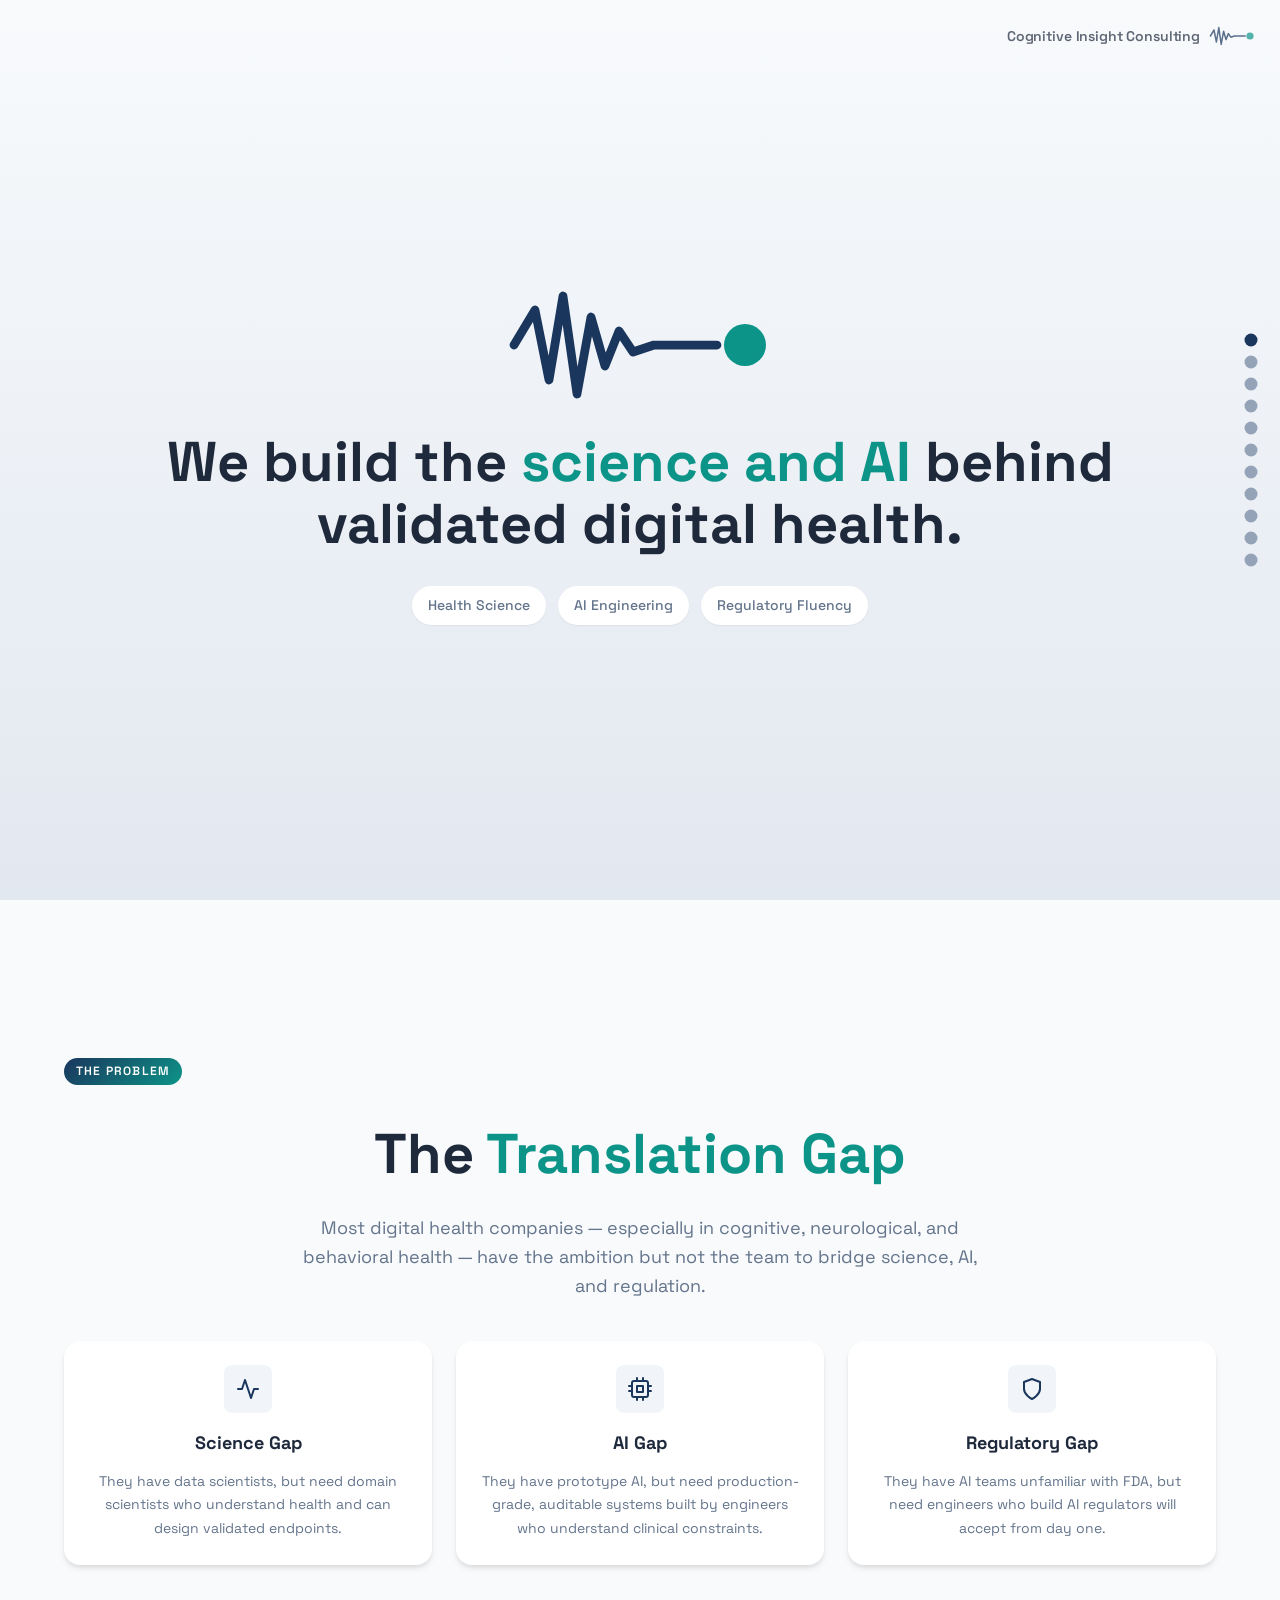
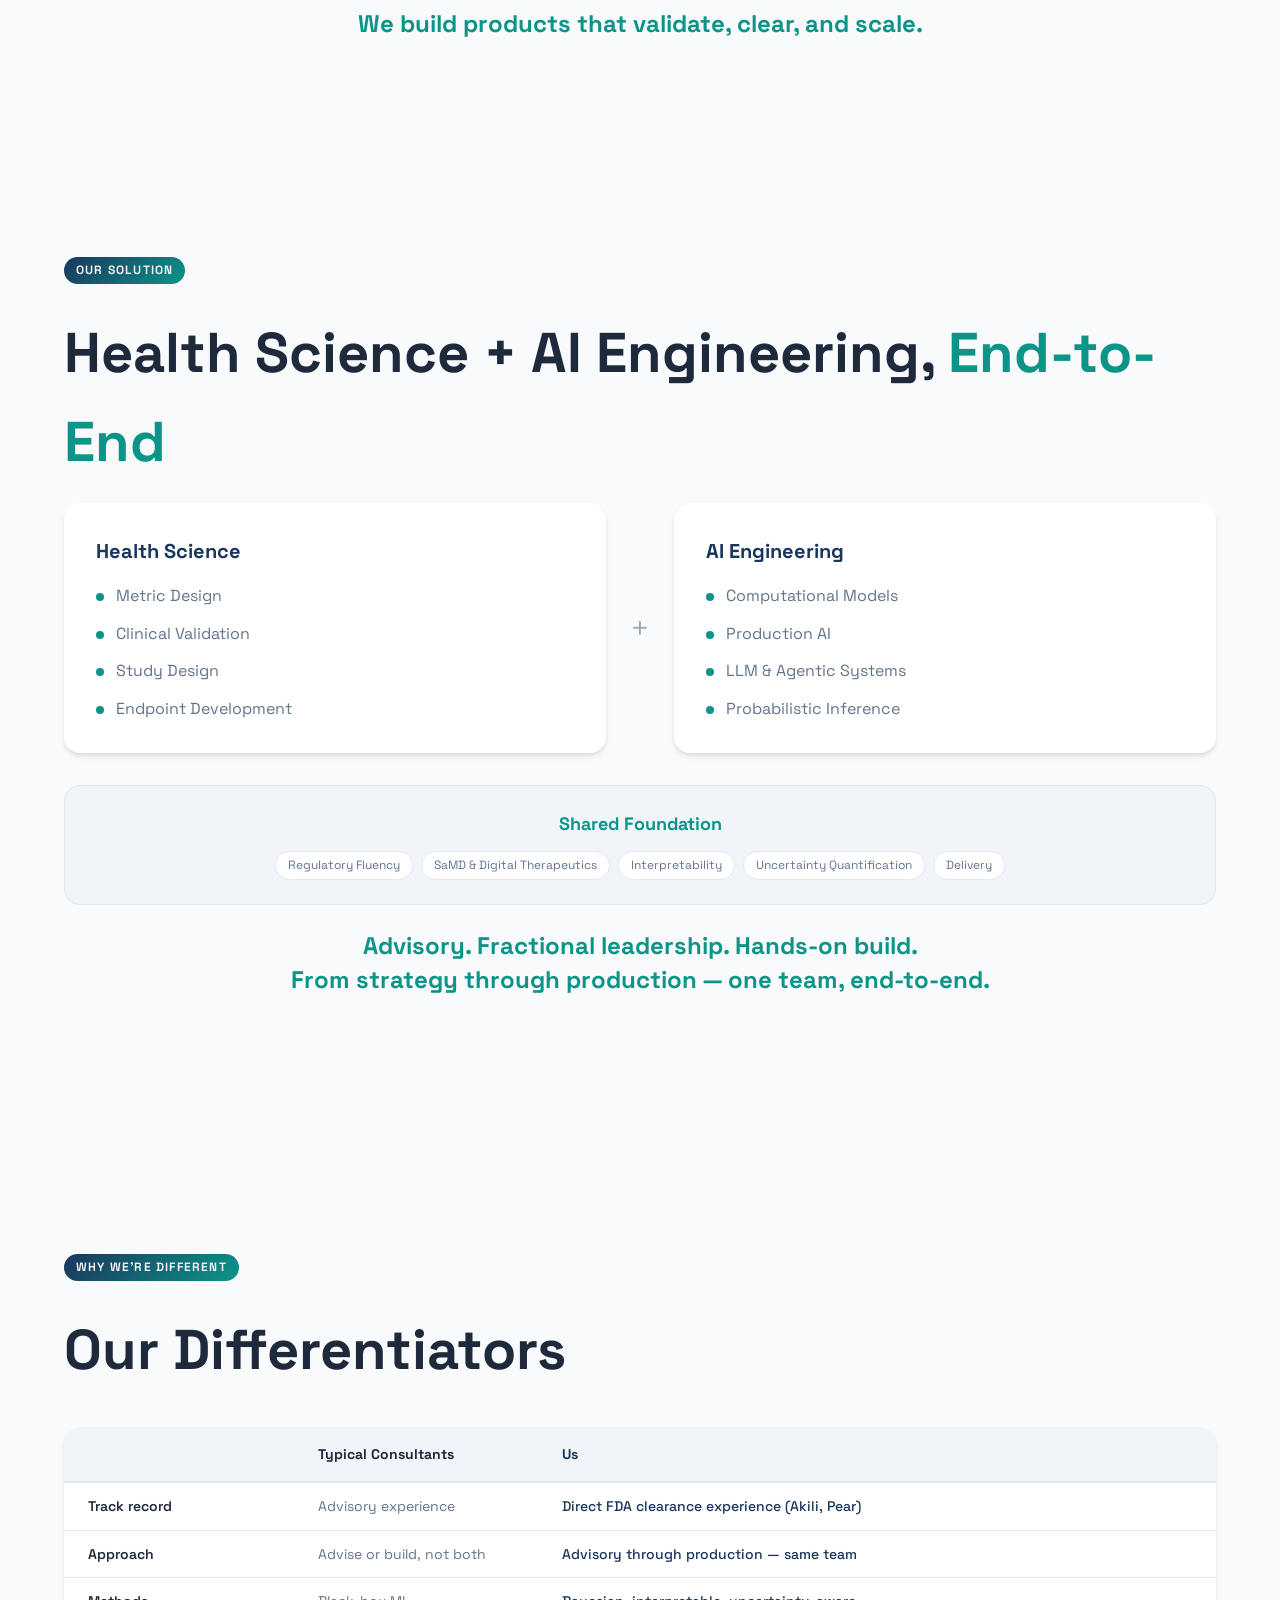
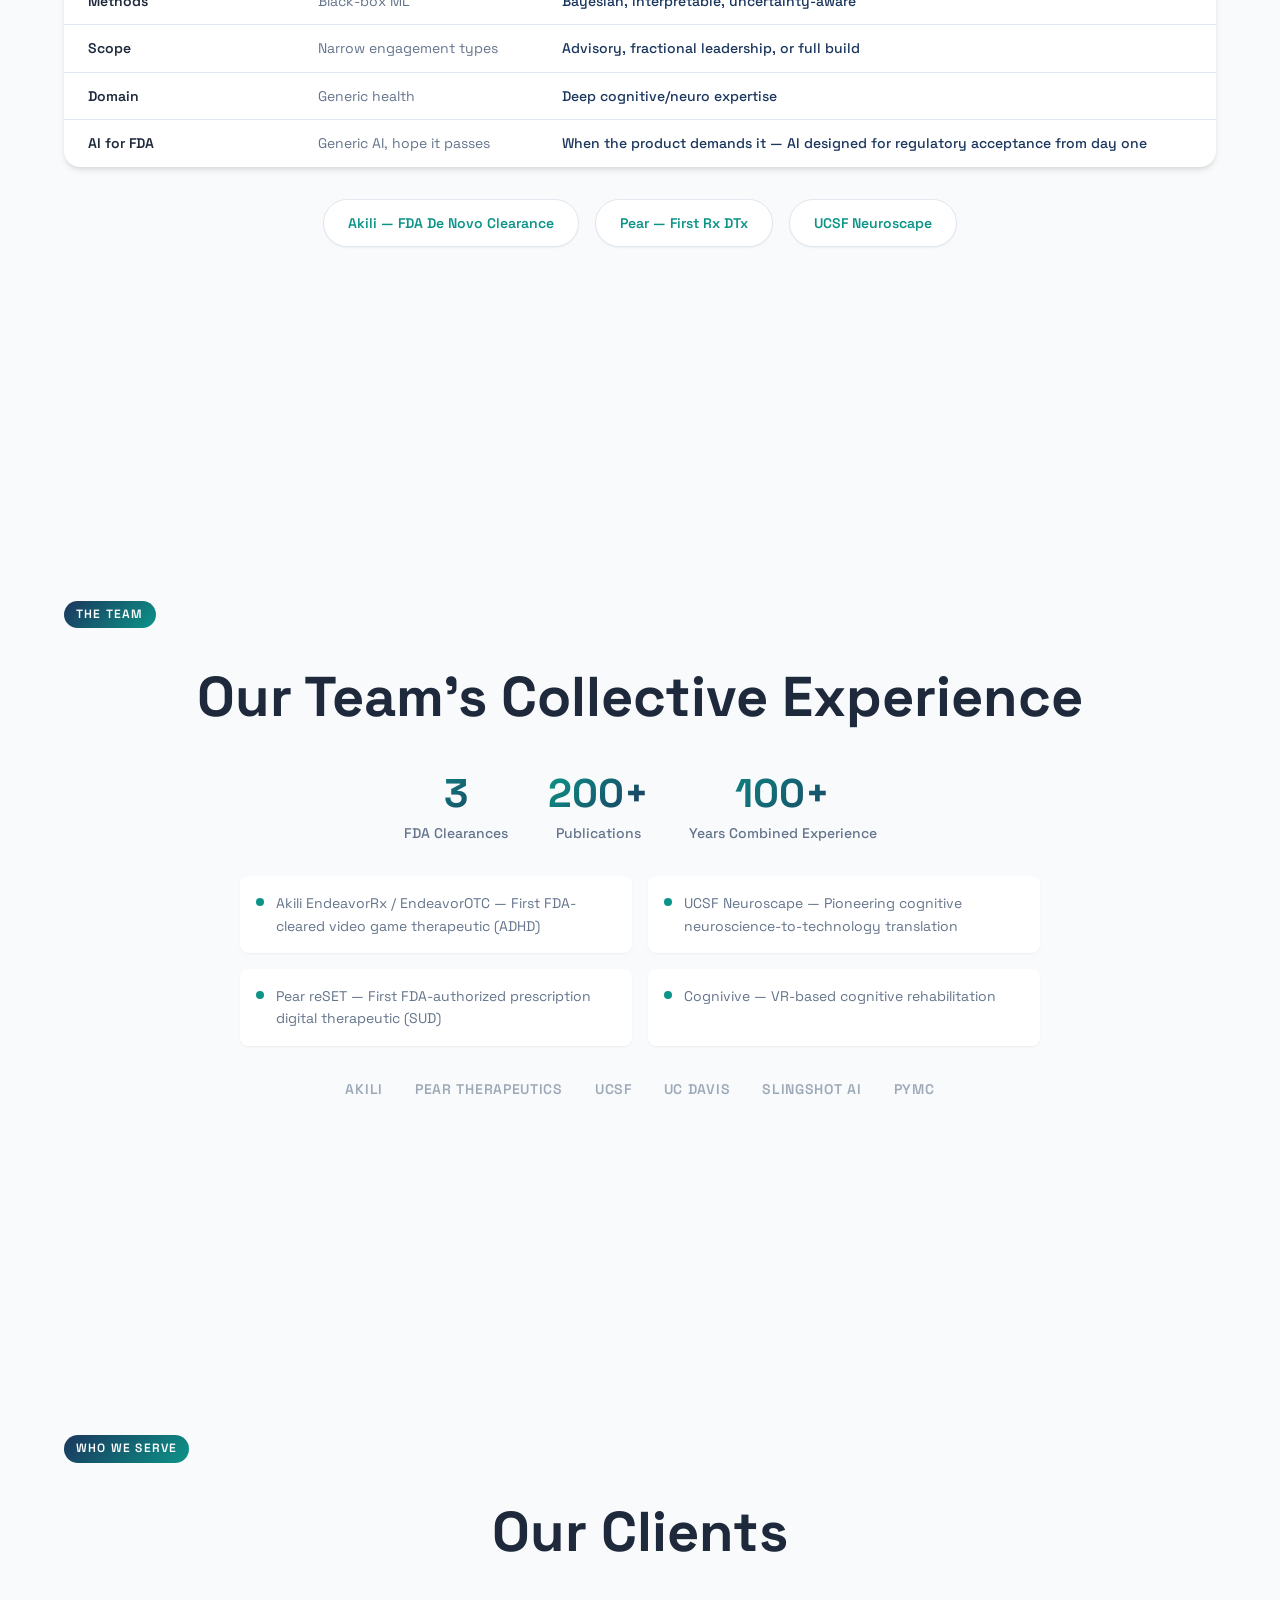
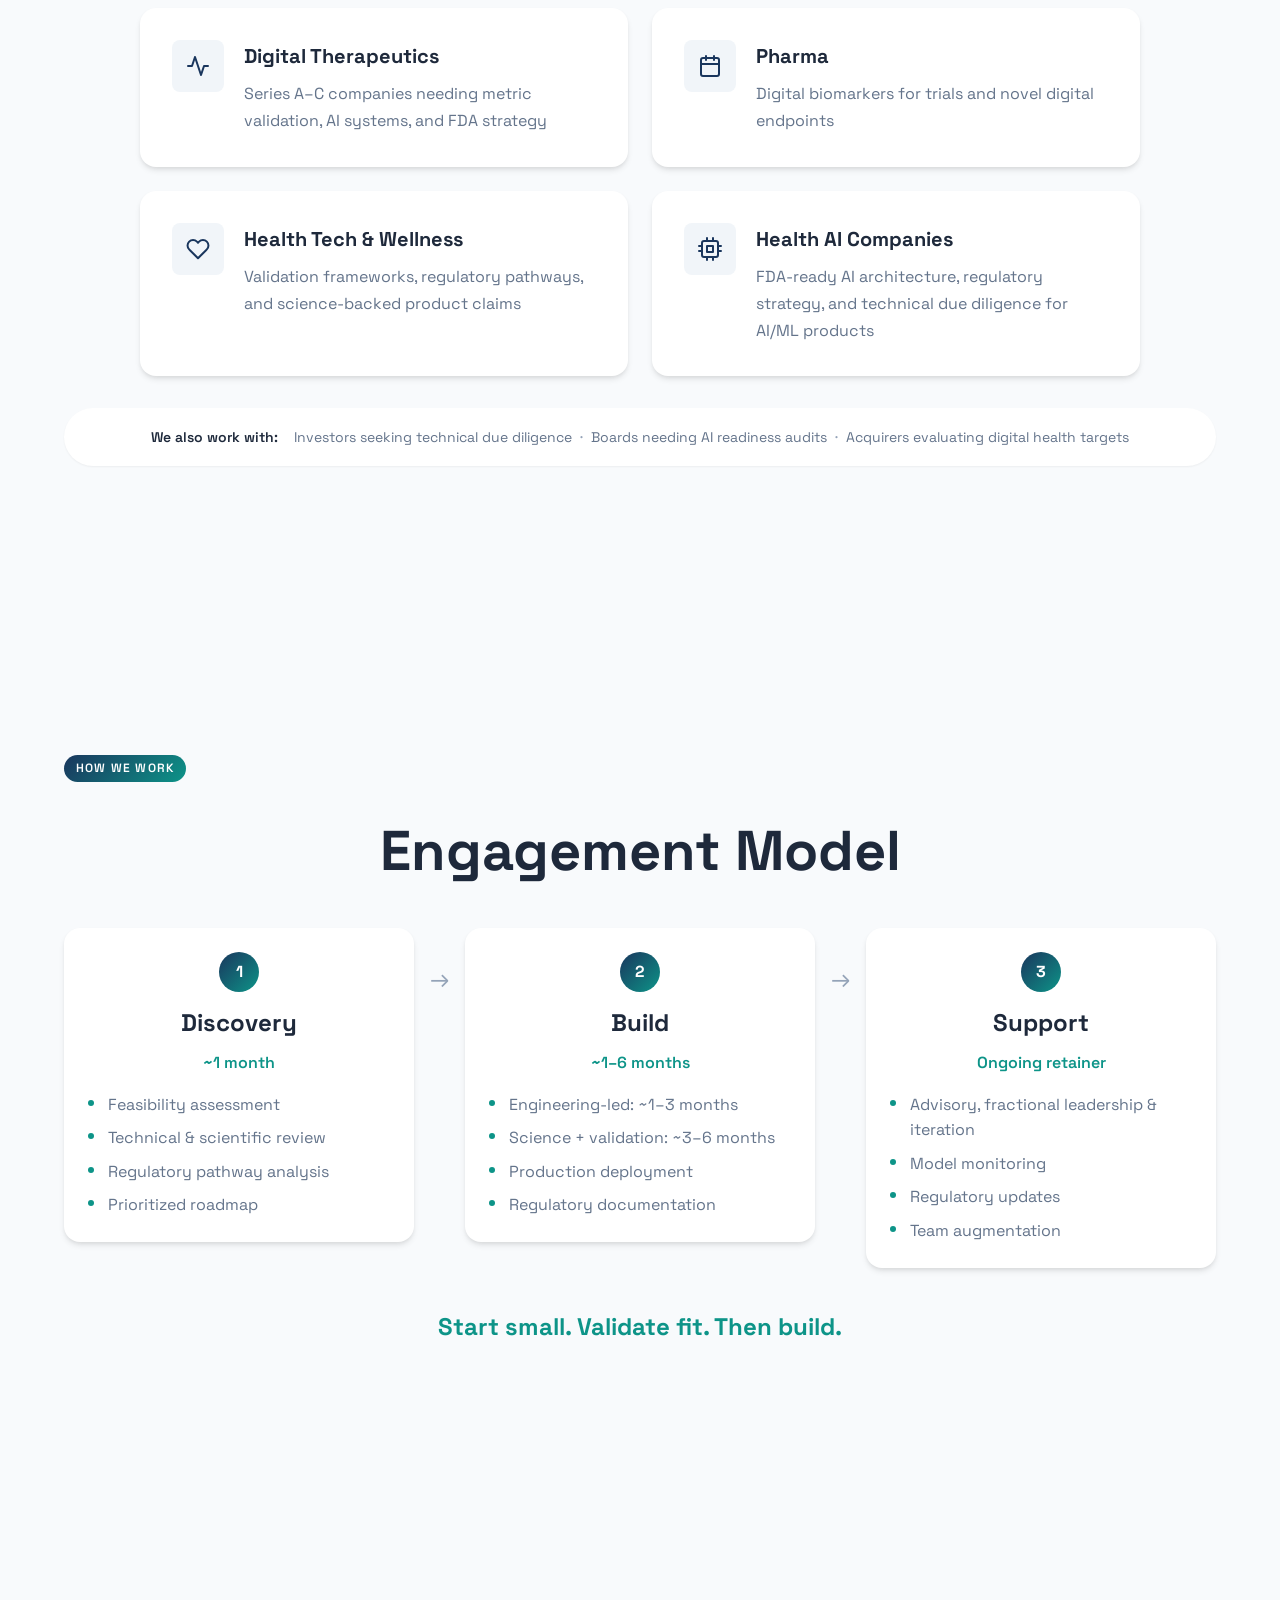
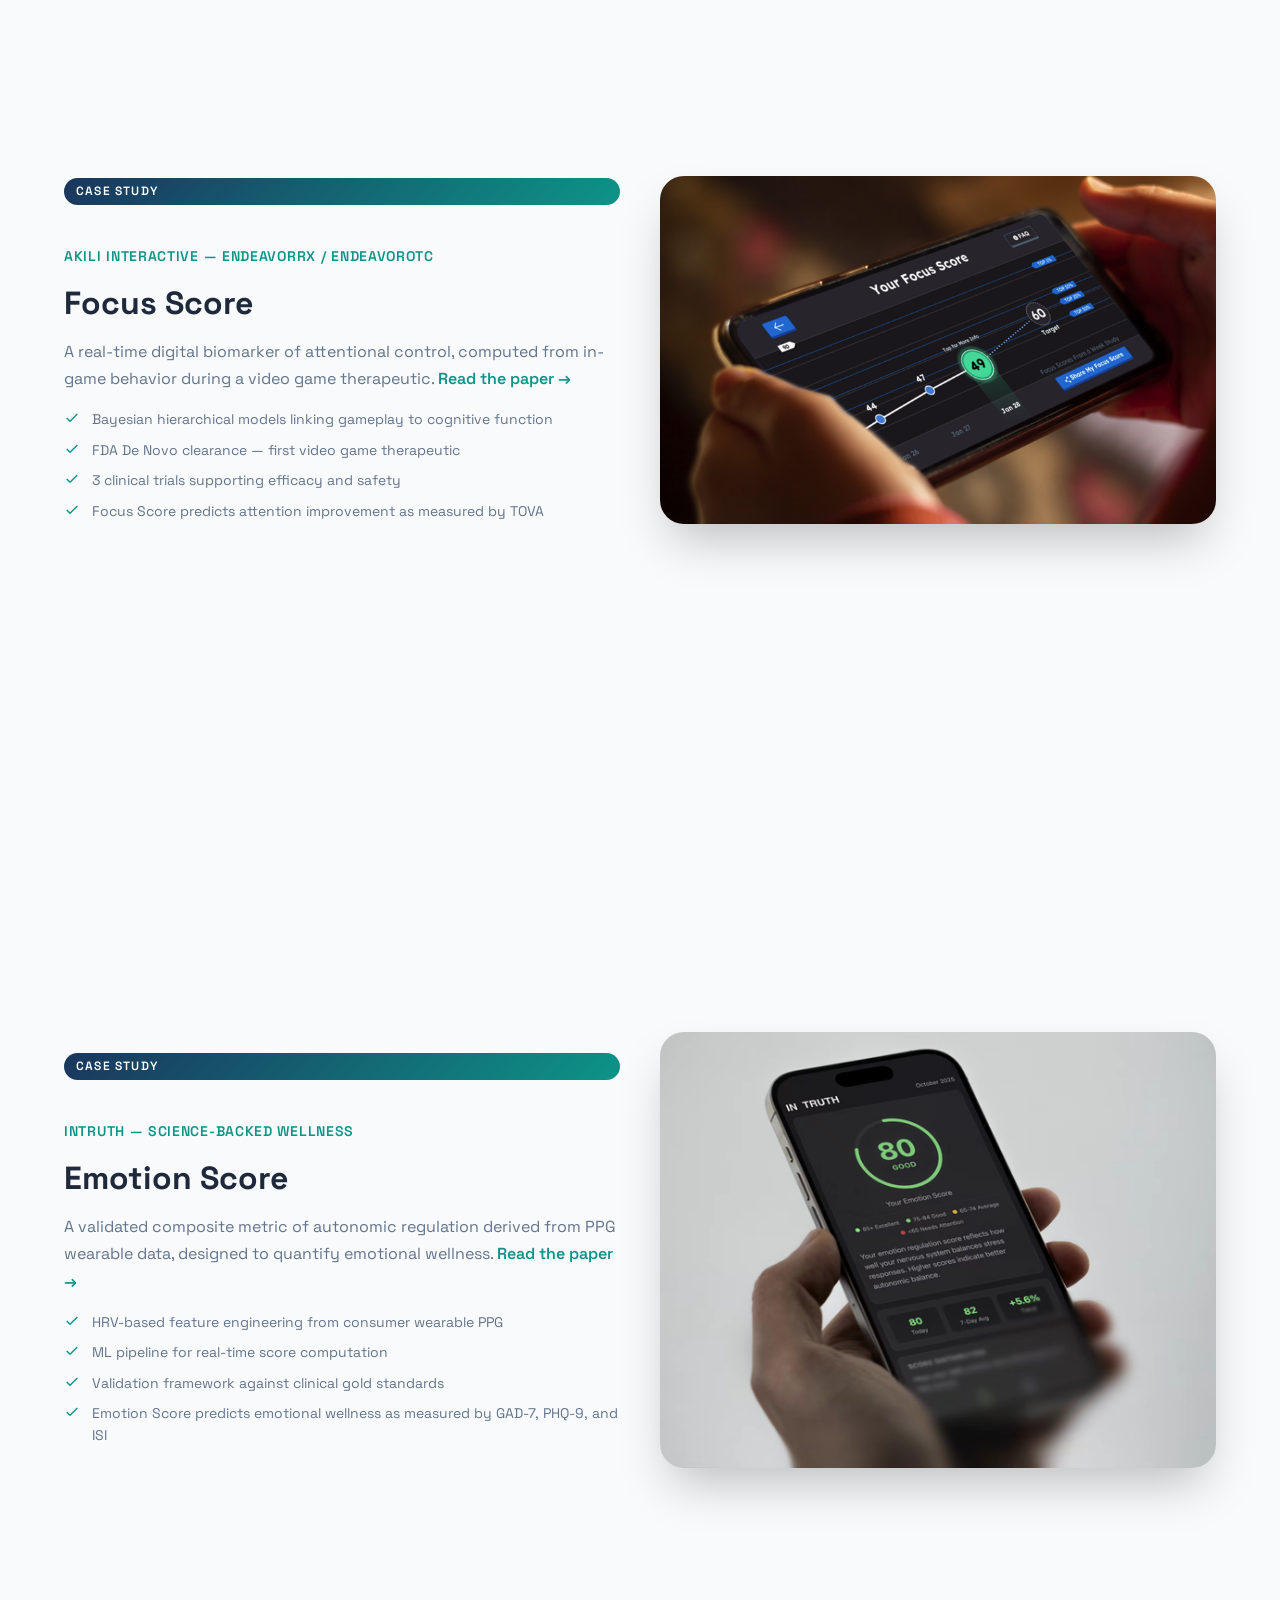
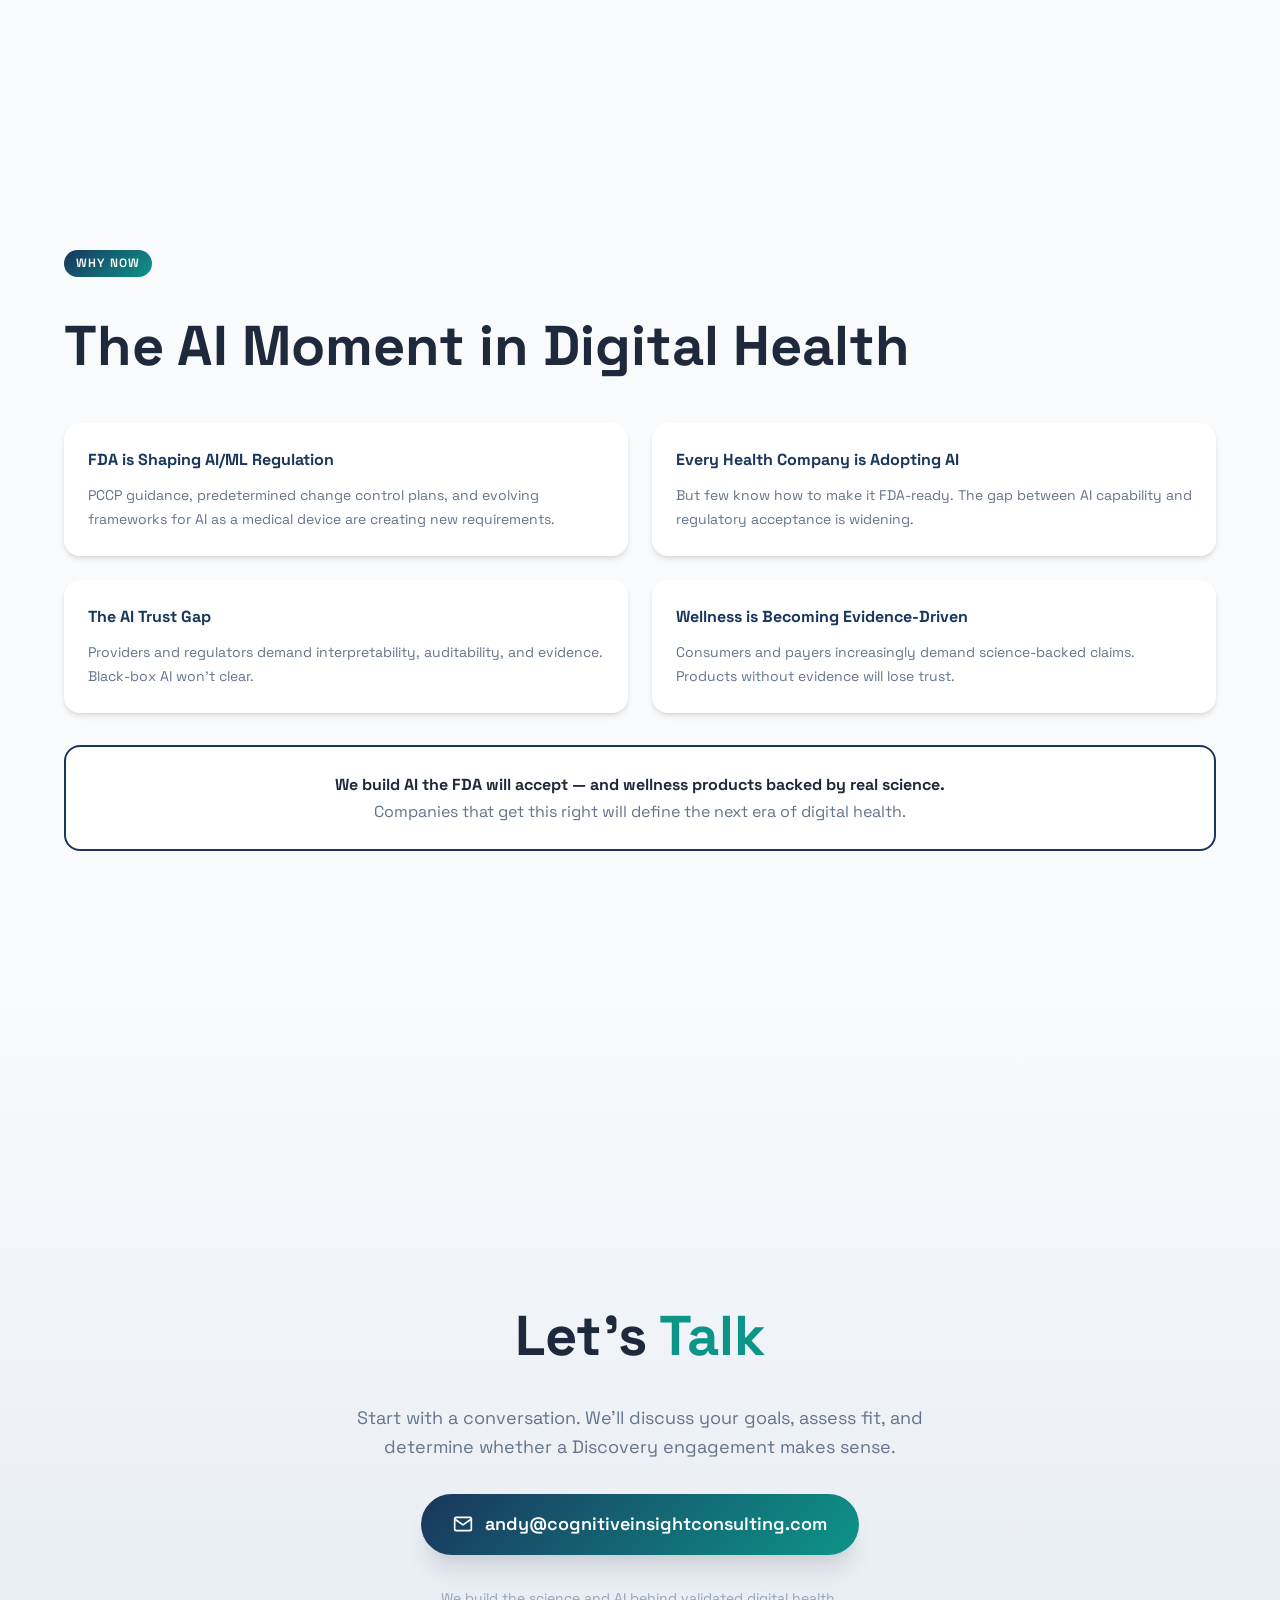
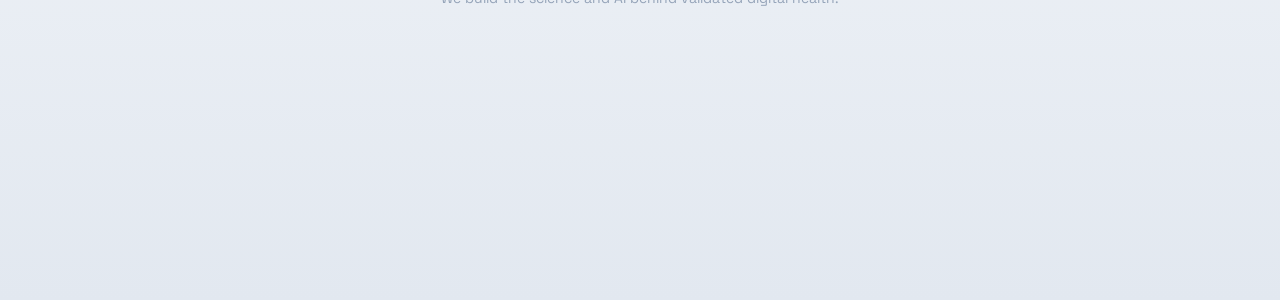
==== commit fe031a17: "Update site and deck based on Tony's feedback - Terminology: "regulated devices" → "regulated produc" ====
--- a/deck.html
+++ b/deck.html
@@ -72,7 +72,7 @@
     <div class="slide-inner">
         <span class="slide-label">The Problem</span>
         <h2 class="slide-heading" style="text-align: center;">The <span class="deck-highlight">Translation Gap</span></h2>
-        <p class="slide-subheading" style="text-align: center; margin: 0 auto var(--space-10);">Most digital health companies have the ambition but not the team to bridge science, AI, and regulation.</p>
+        <p class="slide-subheading" style="text-align: center; margin: 0 auto var(--space-10);">Most digital health companies — especially in cognitive, neurological, and behavioral health — have the ambition but not the team to bridge science, AI, and regulation.</p>
 
         <div class="problem-gaps">
             <div class="problem-gap">
@@ -139,6 +139,7 @@
             <div class="shared-foundation-title">Shared Foundation</div>
             <div class="shared-tags">
                 <span class="shared-tag">Regulatory Fluency</span>
+                <span class="shared-tag">SaMD &amp; Digital Therapeutics</span>
                 <span class="shared-tag">Interpretability</span>
                 <span class="shared-tag">Uncertainty Quantification</span>
                 <span class="shared-tag">Delivery</span>
@@ -146,8 +147,8 @@
         </div>
 
         <p class="solution-cta" style="margin-top: var(--space-6);">
-            Engagements can be science-led, engineering-led, or both.<br>
-            Not just advisors. We build.
+            Advisory. Fractional leadership. Hands-on build.<br>
+            From strategy through production — one team, end-to-end.
         </p>
     </div>
 </section>
@@ -177,8 +178,8 @@
                 </tr>
                 <tr>
                     <td>Approach</td>
-                    <td>Strategy decks</td>
-                    <td>Working systems</td>
+                    <td>Advise or build, not both</td>
+                    <td>Advisory through production — same team</td>
                 </tr>
                 <tr>
                     <td>Methods</td>
@@ -187,8 +188,8 @@
                 </tr>
                 <tr>
                     <td>Scope</td>
-                    <td>Advise OR build</td>
-                    <td>End-to-end: metric to deployment</td>
+                    <td>Narrow engagement types</td>
+                    <td>Advisory, fractional leadership, or full build</td>
                 </tr>
                 <tr>
                     <td>Domain</td>
@@ -198,7 +199,7 @@
                 <tr>
                     <td>AI for FDA</td>
                     <td>Generic AI, hope it passes</td>
-                    <td>AI designed for regulatory acceptance from day one</td>
+                    <td>When the product demands it — AI designed for regulatory acceptance from day one</td>
                 </tr>
             </tbody>
         </table>
@@ -239,7 +240,7 @@
             <div class="team-accomplishment">Akili EndeavorRx / EndeavorOTC &mdash; First FDA-cleared video game therapeutic (ADHD)</div>
             <div class="team-accomplishment">UCSF Neuroscape &mdash; Pioneering cognitive neuroscience-to-technology translation</div>
             <div class="team-accomplishment">Pear reSET &mdash; First FDA-authorized prescription digital therapeutic (SUD)</div>
-            <div class="team-accomplishment">Cognivive &mdash; VR-based cognitive rehabilitation (acquired by REACT Neuro)</div>
+            <div class="team-accomplishment">Cognivive &mdash; VR-based cognitive rehabilitation</div>
         </div>
 
         <div class="team-logos">
@@ -342,10 +343,10 @@
             <div class="phase">
                 <div class="phase-number">2</div>
                 <div class="phase-title">Build</div>
-                <div class="phase-duration">3&ndash;8 months</div>
+                <div class="phase-duration">~1&ndash;6 months</div>
                 <div class="phase-items">
-                    <div class="phase-item">Science + AI development</div>
-                    <div class="phase-item">Validation studies</div>
+                    <div class="phase-item">Engineering-led: ~1&ndash;3 months</div>
+                    <div class="phase-item">Science + validation: ~3&ndash;6 months</div>
                     <div class="phase-item">Production deployment</div>
                     <div class="phase-item">Regulatory documentation</div>
                 </div>
@@ -358,7 +359,7 @@
                 <div class="phase-title">Support</div>
                 <div class="phase-duration">Ongoing retainer</div>
                 <div class="phase-items">
-                    <div class="phase-item">Advisory &amp; iteration</div>
+                    <div class="phase-item">Advisory, fractional leadership &amp; iteration</div>
                     <div class="phase-item">Model monitoring</div>
                     <div class="phase-item">Regulatory updates</div>
                     <div class="phase-item">Team augmentation</div>
